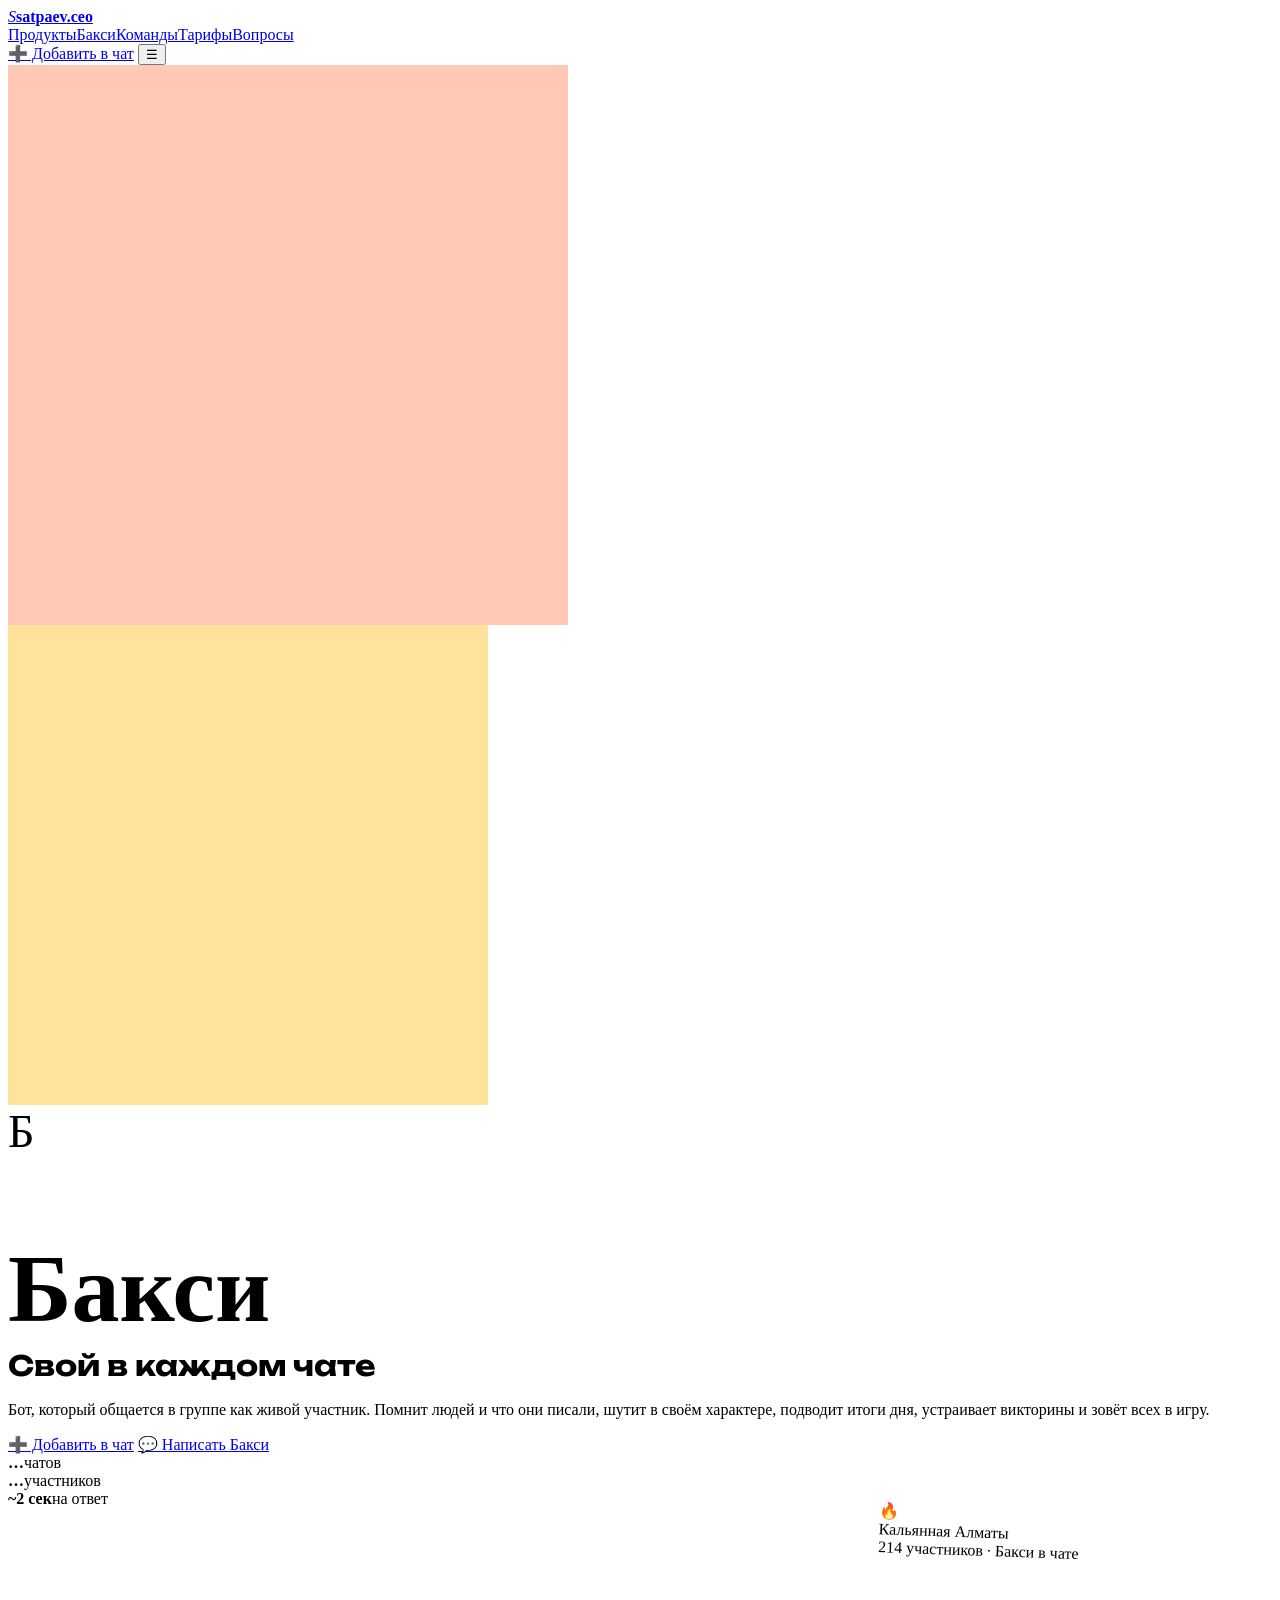
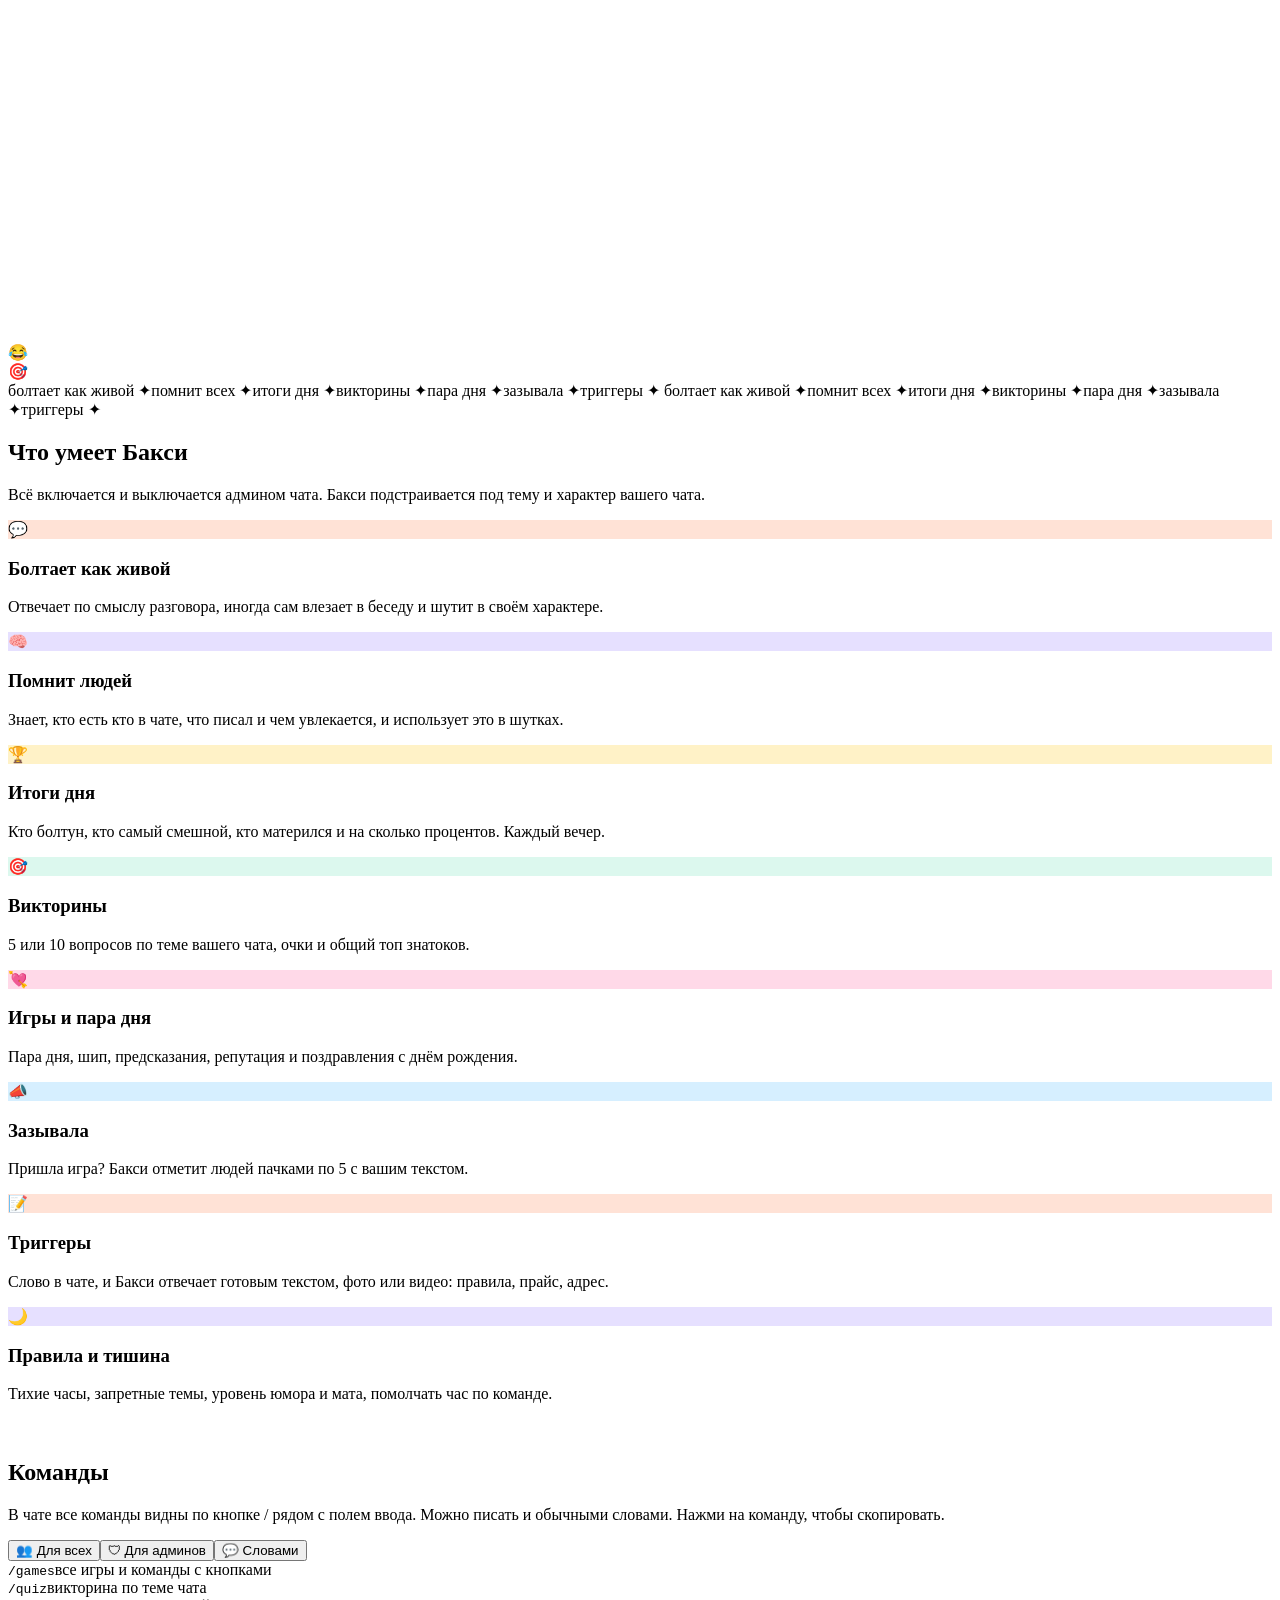
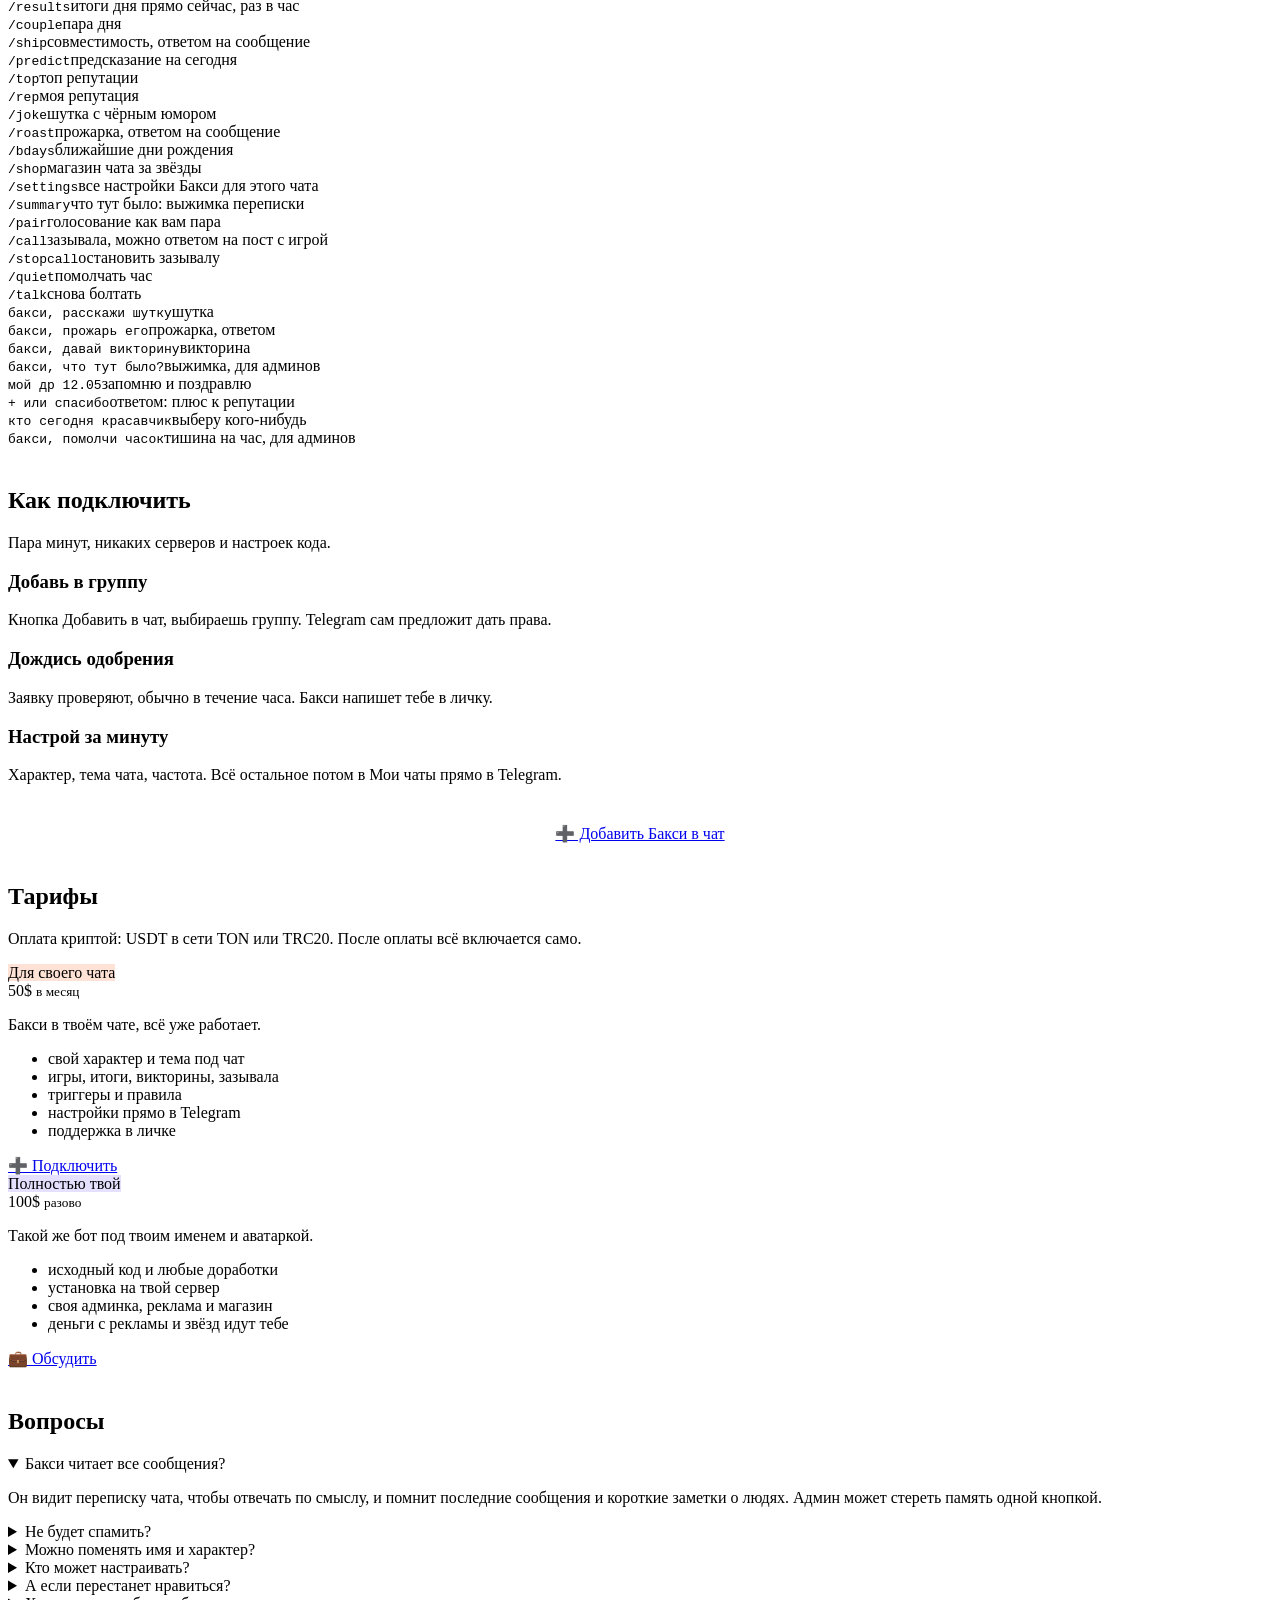
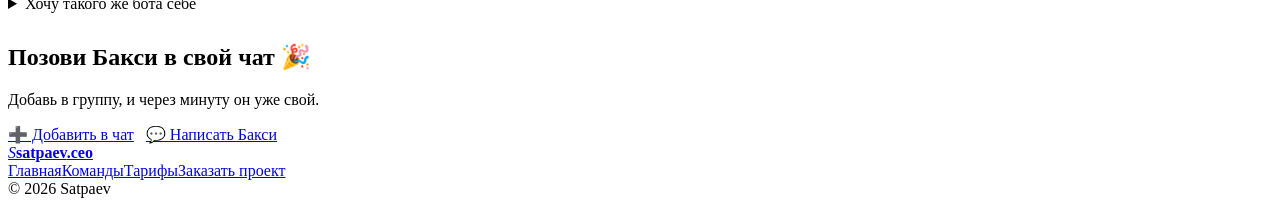
==== site/baxi.html @ fbe9b81b "Новый светлый сайт: главная и страница Бакси, печать кода и живой чат; выход из чата только с подтве" ====
<!doctype html>
<html lang="ru">
<head>
<meta charset="utf-8">
<meta name="viewport" content="width=device-width, initial-scale=1">
<title>Бакси: бот, который свой в каждом чате</title>
<meta name="description" content="Бакси общается в Telegram-группе как живой участник: помнит людей, шутит, подводит итоги дня, устраивает викторины, зовёт всех в игру. Все команды и тарифы.">
<meta property="og:title" content="Бакси: свой в каждом чате">
<meta property="og:description" content="Бот для Telegram-чатов, который общается как живой участник.">
<meta property="og:image" content="https://satpaev.ceo/img/og.png">
<meta name="theme-color" content="#fff8f1">
<link rel="icon" href="/img/favicon.svg" type="image/svg+xml">
<link rel="preconnect" href="https://fonts.googleapis.com"><link rel="preconnect" href="https://fonts.gstatic.com" crossorigin>
<link href="https://fonts.googleapis.com/css2?family=Manrope:wght@500;600;700;800&family=Unbounded:wght@600;700;800&family=JetBrains+Mono:wght@500;700&display=swap" rel="stylesheet">
<link rel="stylesheet" href="/assets/style.css">
<style>
  .bhero h1{font-size:clamp(52px,8vw,96px);margin:18px 0 4px}
  .bhero .tagline{font-family:Unbounded;font-weight:700;font-size:clamp(20px,2.6vw,28px);color:var(--coral)}
  .bhero .ava.big{width:110px;height:110px;font-size:46px;box-shadow:5px 5px 0 var(--ink);border-width:3px}
  .bhero .stage{min-height:470px}
  .bhero .phone{position:relative;width:100%;max-width:400px;margin-left:auto;transform:rotate(2deg)}
  .bhero .feed{min-height:380px}
</style>
</head>
<body>
<nav class="nav"><div class="wrap">
  <a class="logo" href="/"><i>S</i><b>satpaev<span>.ceo</span></b></a>
  <div class="menu">
    <a href="/#products">Продукты</a><a class="on" href="/baxi">Бакси</a><a href="#commands">Команды</a><a href="#price">Тарифы</a><a href="#faq">Вопросы</a>
  </div>
  <a class="btn sm coral" href="/add">➕ Добавить в чат</a>
  <button class="burger" aria-label="Меню">☰</button>
</div></nav>

<header class="hero bhero">
  <div class="blob" style="width:560px;height:560px;background:#ffc9b5;top:-200px;left:-180px"></div>
  <div class="blob" style="width:480px;height:480px;background:#ffe39a;top:160px;right:-160px"></div>
  <div class="wrap">
    <div>
      <div class="ava big">Б<img src="/img/baxi.png" alt="Бакси" onerror="this.remove()"></div>
      <h1>Бакси</h1>
      <div class="tagline">Свой в каждом чате</div>
      <p class="lead" style="margin-top:18px">Бот, который общается в группе как живой участник. Помнит людей и что они писали, шутит в своём характере, подводит итоги дня, устраивает викторины и зовёт всех в игру.</p>
      <div class="cta">
        <a class="btn coral" href="/add">➕ Добавить в чат</a>
        <a class="btn" href="/bot">💬 Написать Бакси</a>
      </div>
      <div class="stats">
        <div class="stat stat-live"><b data-stat="chats">…</b><span>чатов</span></div>
        <div class="stat stat-live"><b data-stat="members">…</b><span>участников</span></div>
        <div class="stat"><b>~2 сек</b><span>на ответ</span></div>
      </div>
    </div>
    <div class="stage" aria-hidden="true">
      <div class="phone">
        <div class="top"><div class="ava">🔥</div><div><div class="nm">Кальянная Алматы</div><div class="sb">214 участников · Бакси в чате</div></div></div>
        <div class="feed" id="feed"></div>
      </div>
      <div class="sticker" style="top:-20px;left:30px">😂</div>
      <div class="sticker" style="bottom:20px;left:-6px;animation-delay:-2s">🎯</div>
    </div>
  </div>
</header>

<div class="mq"><div class="marquee" aria-hidden="true"><div class="track">
  <span>болтает как живой ✦</span><span>помнит всех ✦</span><span>итоги дня ✦</span><span>викторины ✦</span><span>пара дня ✦</span><span>зазывала ✦</span><span>триггеры ✦</span>
  <span>болтает как живой ✦</span><span>помнит всех ✦</span><span>итоги дня ✦</span><span>викторины ✦</span><span>пара дня ✦</span><span>зазывала ✦</span><span>триггеры ✦</span>
</div></div></div>

<section id="features">
  <div class="wrap">
    <div class="head reveal"><h2>Что умеет <span class="hl">Бакси</span></h2><p>Всё включается и выключается админом чата. Бакси подстраивается под тему и характер вашего чата.</p></div>
    <div class="grid4">
      <div class="card feat reveal"><div class="ic" style="background:#ffe2d6">💬</div><h3>Болтает как живой</h3><p>Отвечает по смыслу разговора, иногда сам влезает в беседу и шутит в своём характере.</p></div>
      <div class="card feat reveal"><div class="ic" style="background:#e6e0ff">🧠</div><h3>Помнит людей</h3><p>Знает, кто есть кто в чате, что писал и чем увлекается, и использует это в шутках.</p></div>
      <div class="card feat reveal"><div class="ic" style="background:#fff2c7">🏆</div><h3>Итоги дня</h3><p>Кто болтун, кто самый смешной, кто матерился и на сколько процентов. Каждый вечер.</p></div>
      <div class="card feat reveal"><div class="ic" style="background:#dcf8ee">🎯</div><h3>Викторины</h3><p>5 или 10 вопросов по теме вашего чата, очки и общий топ знатоков.</p></div>
      <div class="card feat reveal"><div class="ic" style="background:#ffd9e8">💘</div><h3>Игры и пара дня</h3><p>Пара дня, шип, предсказания, репутация и поздравления с днём рождения.</p></div>
      <div class="card feat reveal"><div class="ic" style="background:#d6efff">📣</div><h3>Зазывала</h3><p>Пришла игра? Бакси отметит людей пачками по 5 с вашим текстом.</p></div>
      <div class="card feat reveal"><div class="ic" style="background:#ffe2d6">📝</div><h3>Триггеры</h3><p>Слово в чате, и Бакси отвечает готовым текстом, фото или видео: правила, прайс, адрес.</p></div>
      <div class="card feat reveal"><div class="ic" style="background:#e6e0ff">🌙</div><h3>Правила и тишина</h3><p>Тихие часы, запретные темы, уровень юмора и мата, помолчать час по команде.</p></div>
    </div>
  </div>
</section>

<section id="commands" style="padding-top:20px">
  <div class="wrap">
    <div class="head reveal"><h2>Команды</h2><p>В чате все команды видны по кнопке / рядом с полем ввода. Можно писать и обычными словами. Нажми на команду, чтобы скопировать.</p></div>
    <div class="tabs reveal"><button class="on" data-show="all">👥 Для всех</button><button data-show="admin">🛡 Для админов</button><button data-show="words">💬 Словами</button></div>
    <div class="cmds" data-tab="all">
      <div class="cmd"><code>/games</code><span>все игры и команды с кнопками</span></div>
      <div class="cmd"><code>/quiz</code><span>викторина по теме чата</span></div>
      <div class="cmd"><code>/results</code><span>итоги дня прямо сейчас, раз в час</span></div>
      <div class="cmd"><code>/couple</code><span>пара дня</span></div>
      <div class="cmd"><code>/ship</code><span>совместимость, ответом на сообщение</span></div>
      <div class="cmd"><code>/predict</code><span>предсказание на сегодня</span></div>
      <div class="cmd"><code>/top</code><span>топ репутации</span></div>
      <div class="cmd"><code>/rep</code><span>моя репутация</span></div>
      <div class="cmd"><code>/joke</code><span>шутка с чёрным юмором</span></div>
      <div class="cmd"><code>/roast</code><span>прожарка, ответом на сообщение</span></div>
      <div class="cmd"><code>/bdays</code><span>ближайшие дни рождения</span></div>
      <div class="cmd"><code>/shop</code><span>магазин чата за звёзды</span></div>
    </div>
    <div class="cmds hidden" data-tab="admin">
      <div class="cmd"><code>/settings</code><span>все настройки Бакси для этого чата</span></div>
      <div class="cmd"><code>/summary</code><span>что тут было: выжимка переписки</span></div>
      <div class="cmd"><code>/pair</code><span>голосование как вам пара</span></div>
      <div class="cmd"><code>/call</code><span>зазывала, можно ответом на пост с игрой</span></div>
      <div class="cmd"><code>/stopcall</code><span>остановить зазывалу</span></div>
      <div class="cmd"><code>/quiet</code><span>помолчать час</span></div>
      <div class="cmd"><code>/talk</code><span>снова болтать</span></div>
    </div>
    <div class="cmds hidden" data-tab="words">
      <div class="cmd"><code>бакси, расскажи шутку</code><span>шутка</span></div>
      <div class="cmd"><code>бакси, прожарь его</code><span>прожарка, ответом</span></div>
      <div class="cmd"><code>бакси, давай викторину</code><span>викторина</span></div>
      <div class="cmd"><code>бакси, что тут было?</code><span>выжимка, для админов</span></div>
      <div class="cmd"><code>мой др 12.05</code><span>запомню и поздравлю</span></div>
      <div class="cmd"><code>+ или спасибо</code><span>ответом: плюс к репутации</span></div>
      <div class="cmd"><code>кто сегодня красавчик</code><span>выберу кого-нибудь</span></div>
      <div class="cmd"><code>бакси, помолчи часок</code><span>тишина на час, для админов</span></div>
    </div>
  </div>
</section>

<section id="how" style="padding-top:20px">
  <div class="wrap">
    <div class="head reveal"><h2>Как <span class="hl mint">подключить</span></h2><p>Пара минут, никаких серверов и настроек кода.</p></div>
    <div class="grid3 steps">
      <div class="card step reveal"><h3>Добавь в группу</h3><p>Кнопка Добавить в чат, выбираешь группу. Telegram сам предложит дать права.</p></div>
      <div class="card step reveal"><h3>Дождись одобрения</h3><p>Заявку проверяют, обычно в течение часа. Бакси напишет тебе в личку.</p></div>
      <div class="card step reveal"><h3>Настрой за минуту</h3><p>Характер, тема чата, частота. Всё остальное потом в Мои чаты прямо в Telegram.</p></div>
    </div>
    <div style="text-align:center;margin-top:40px" class="reveal"><a class="btn coral" href="/add">➕ Добавить Бакси в чат</a></div>
  </div>
</section>

<section id="price" style="padding-top:20px">
  <div class="wrap">
    <div class="head reveal"><h2><span class="hl pink">Тарифы</span></h2><p>Оплата криптой: USDT в сети TON или TRC20. После оплаты всё включается само.</p></div>
    <div class="plans">
      <div class="card plan reveal">
        <span class="tag" style="align-self:flex-start;background:#ffe2d6">Для своего чата</span>
        <div class="amt">50$ <small>в месяц</small></div>
        <p style="color:var(--ink2)">Бакси в твоём чате, всё уже работает.</p>
        <ul><li>свой характер и тема под чат</li><li>игры, итоги, викторины, зазывала</li><li>триггеры и правила</li><li>настройки прямо в Telegram</li><li>поддержка в личке</li></ul>
        <a class="btn coral" href="/add" style="margin-top:auto">➕ Подключить</a>
      </div>
      <div class="card plan hot reveal">
        <span class="tag" style="align-self:flex-start;background:#e6e0ff">Полностью твой</span>
        <div class="amt">100$ <small>разово</small></div>
        <p style="color:var(--ink2)">Такой же бот под твоим именем и аватаркой.</p>
        <ul><li>исходный код и любые доработки</li><li>установка на твой сервер</li><li>своя админка, реклама и магазин</li><li>деньги с рекламы и звёзд идут тебе</li></ul>
        <a class="btn violet" href="/order" style="margin-top:auto">💼 Обсудить</a>
      </div>
    </div>
  </div>
</section>

<section id="faq" style="padding-top:20px">
  <div class="wrap">
    <div class="head reveal"><h2>Вопросы</h2></div>
    <div class="faq">
      <details class="reveal" open><summary>Бакси читает все сообщения?</summary><p>Он видит переписку чата, чтобы отвечать по смыслу, и помнит последние сообщения и короткие заметки о людях. Админ может стереть память одной кнопкой.</p></details>
      <details class="reveal"><summary>Не будет спамить?</summary><p>Сам он влезает в разговор редко, частоту админ выбирает от 1% до 20%. Есть пауза между репликами, тихие часы и команда помолчать час. Когда его зовут, отвечает всегда.</p></details>
      <details class="reveal"><summary>Можно поменять имя и характер?</summary><p>Да. В личке бота в разделе Мои чаты: имя, характер хоть на страницу текста, тема чата, юмор и мат. Есть пробный ответ, чтобы сразу увидеть, как он теперь говорит.</p></details>
      <details class="reveal"><summary>Кто может настраивать?</summary><p>Создатель чата и админы с правом назначать админов. Остальные участники настройки не видят.</p></details>
      <details class="reveal"><summary>А если перестанет нравиться?</summary><p>Просто удали его из группы. Аренда помесячная, без договоров и обязательств.</p></details>
      <details class="reveal"><summary>Хочу такого же бота себе</summary><p>Тариф Полностью твой: свой бот с твоим именем, кодом и админкой. Напиши, обсудим доработки под тебя.</p></details>
    </div>
  </div>
</section>

<section style="padding-top:10px">
  <div class="wrap">
    <div class="card cta-big reveal">
      <div><h2>Позови Бакси в свой чат 🎉</h2><p>Добавь в группу, и через минуту он уже свой.</p></div>
      <div style="display:flex;gap:12px;flex-wrap:wrap"><a class="btn coral" href="/add">➕ Добавить в чат</a><a class="btn" href="/bot">💬 Написать Бакси</a></div>
    </div>
  </div>
</section>

<footer class="footer"><div class="wrap">
  <a class="logo" href="/"><i>S</i><b>satpaev<span>.ceo</span></b></a>
  <nav><a href="/">Главная</a><a href="#commands">Команды</a><a href="#price">Тарифы</a><a href="/order">Заказать проект</a></nav>
  <span>© 2026 Satpaev</span>
</div></footer>
<script src="/assets/app.js"></script>
</body>
</html>
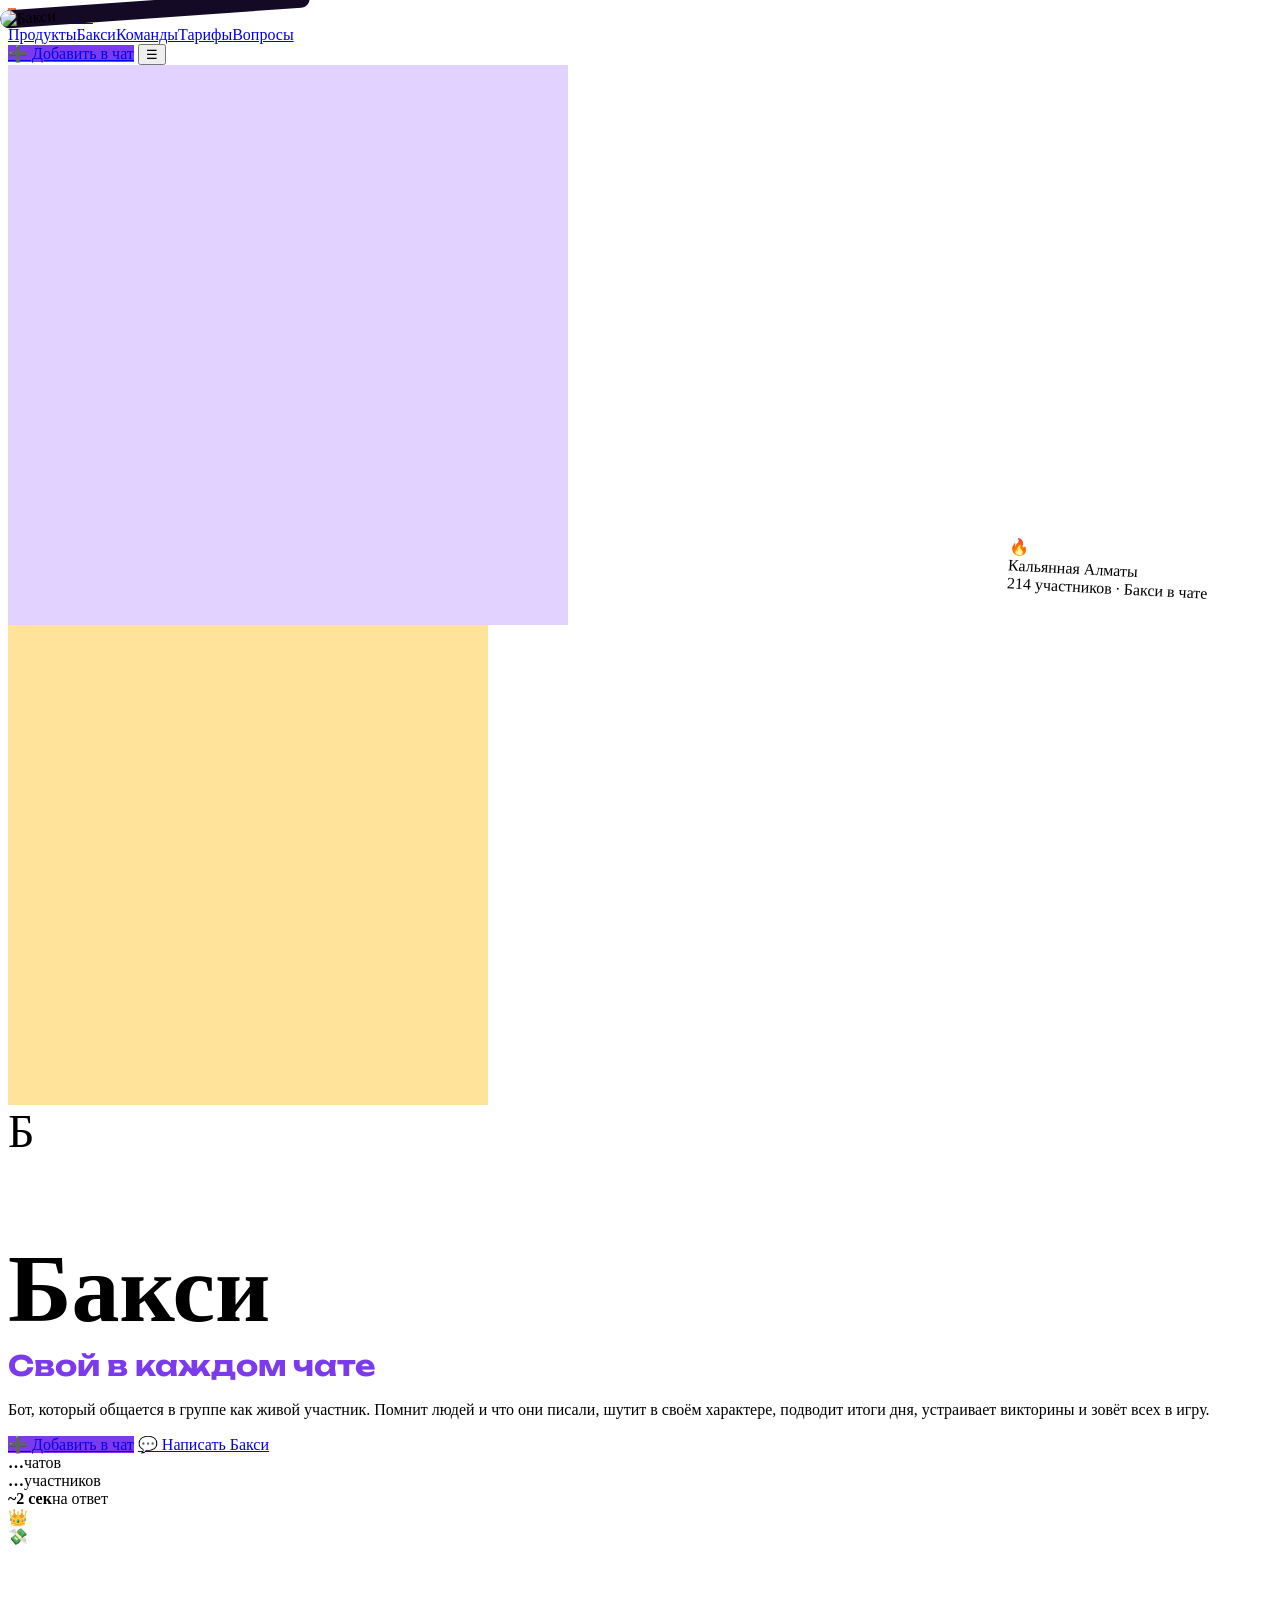
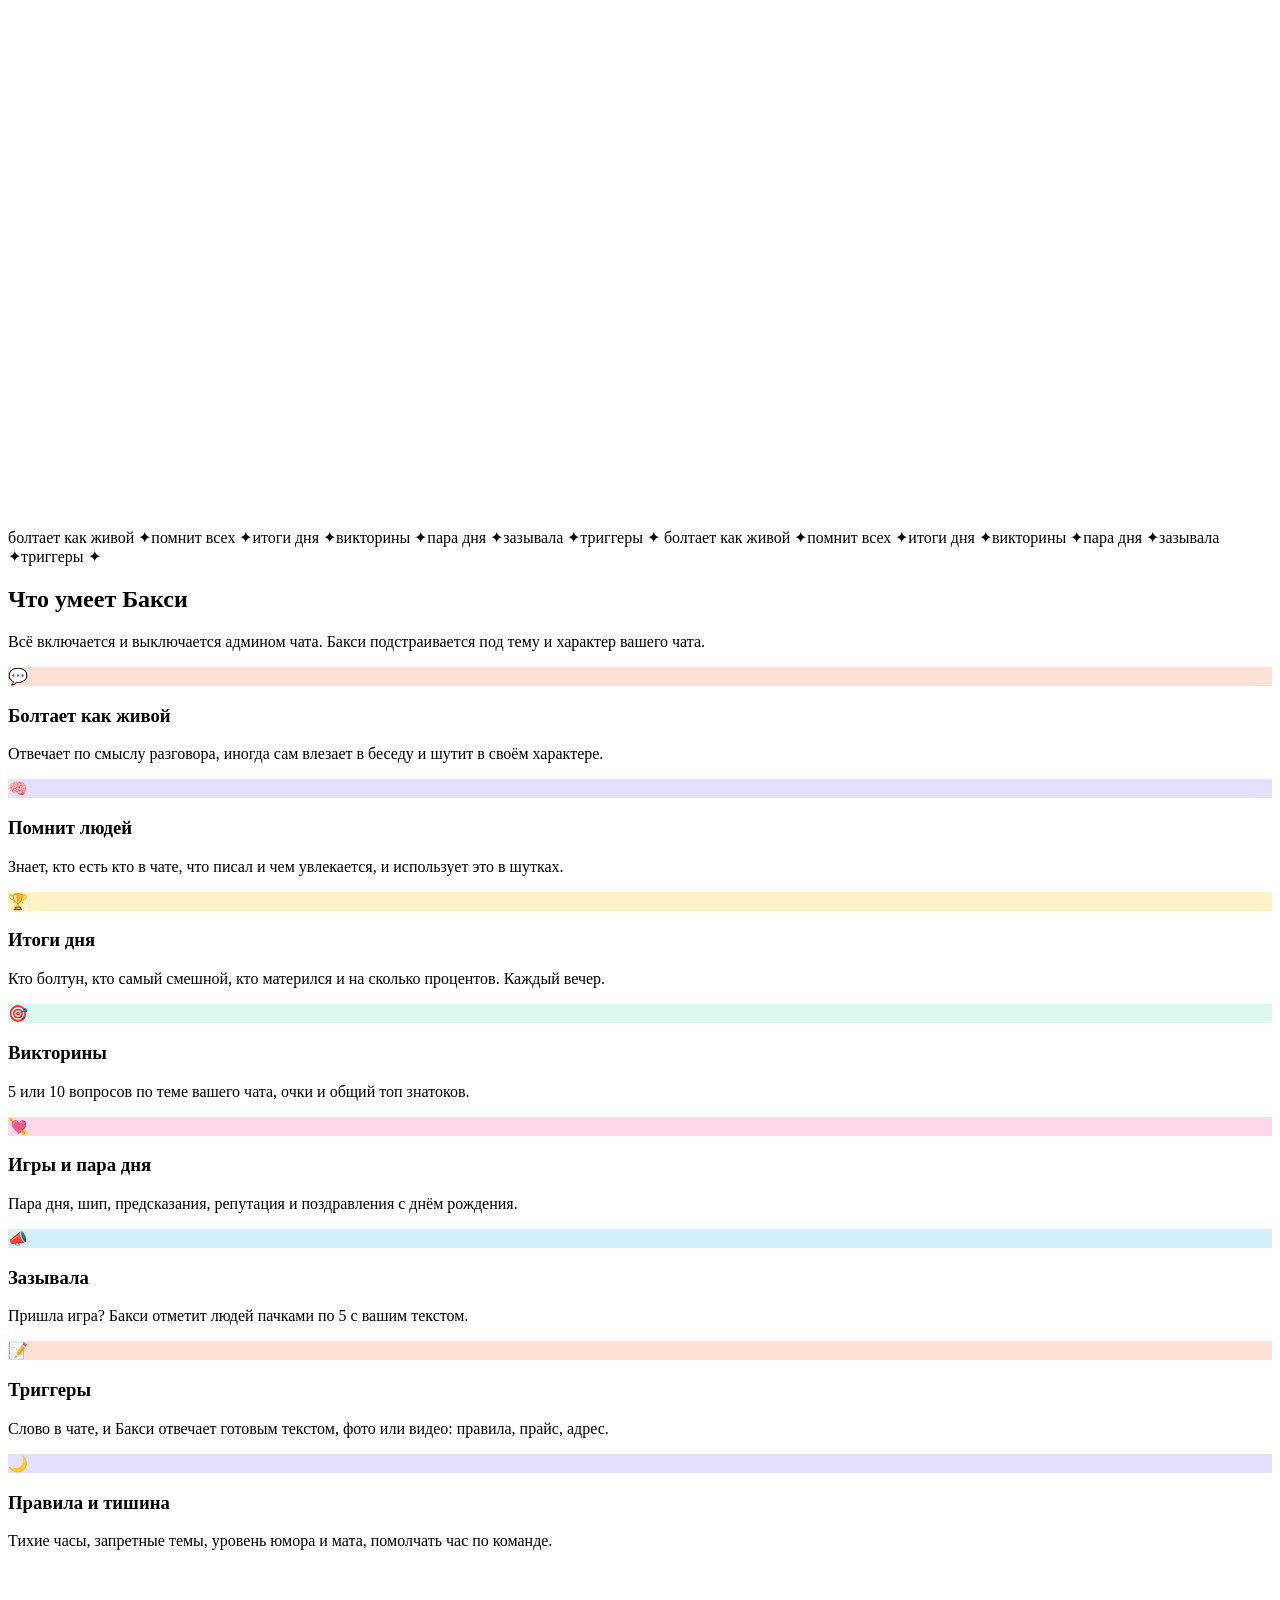
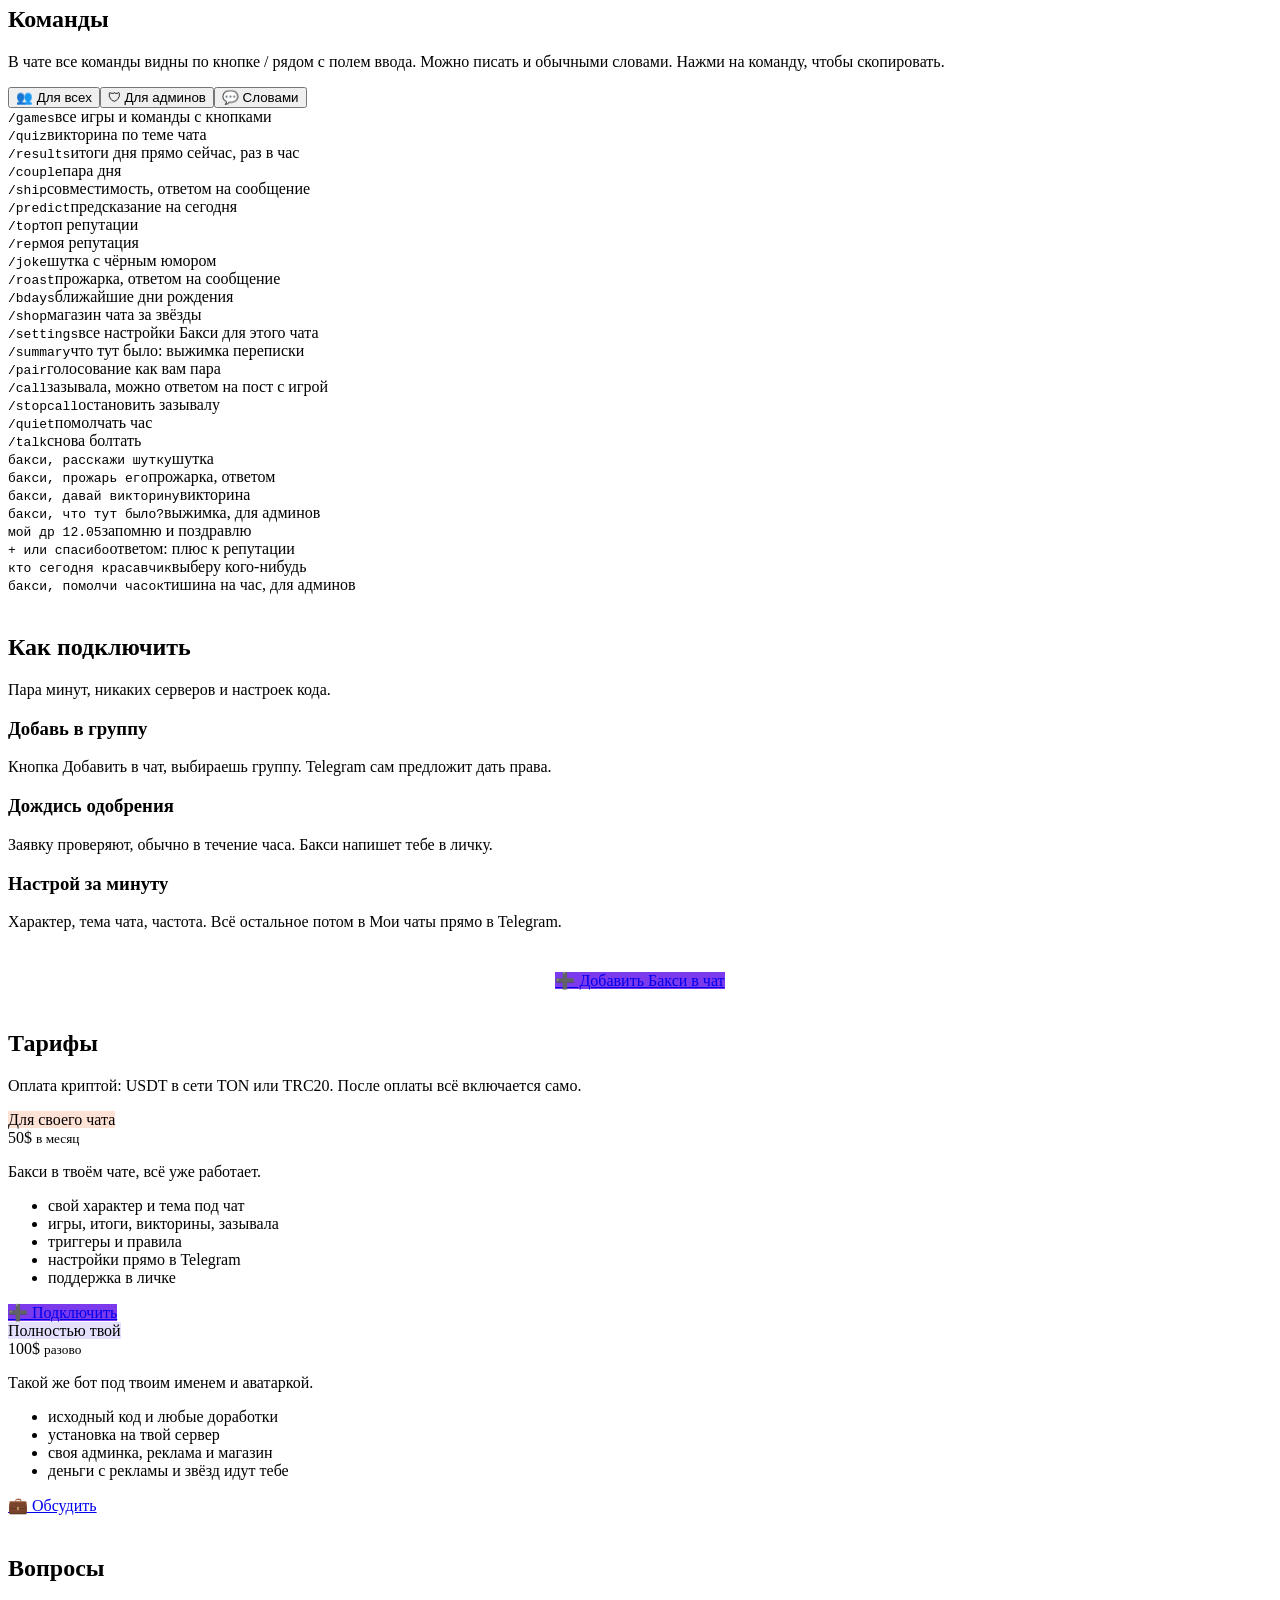
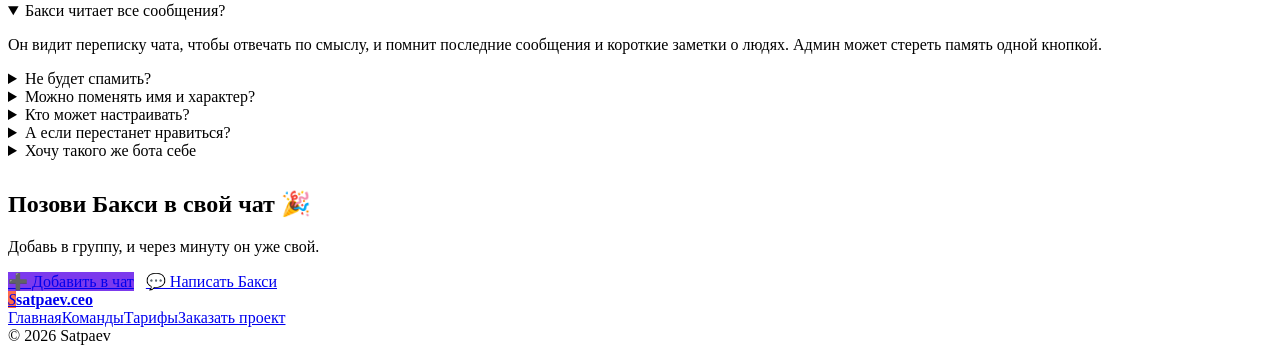
==== commit 6948aa82: "Сайт: аватарка и арт кота Бакси, фиолетово-золотой акцент на странице Бакси Co-Authored-By: Claude O" ====
--- a/site/baxi.html
+++ b/site/baxi.html
@@ -17,12 +17,19 @@
   .bhero h1{font-size:clamp(52px,8vw,96px);margin:18px 0 4px}
   .bhero .tagline{font-family:Unbounded;font-weight:700;font-size:clamp(20px,2.6vw,28px);color:var(--coral)}
   .bhero .ava.big{width:110px;height:110px;font-size:46px;box-shadow:5px 5px 0 var(--ink);border-width:3px}
-  .bhero .stage{min-height:470px}
-  .bhero .phone{position:relative;width:100%;max-width:400px;margin-left:auto;transform:rotate(2deg)}
-  .bhero .feed{min-height:380px}
+  .bhero .stage{min-height:620px}
+  .baxi{--coral:#7c3aed;--pink:#c026d3}
+  .baxi .btn.coral{background:#7c3aed}
+  .bhero .phone{position:absolute;right:-20px;bottom:0;width:300px;transform:rotate(3deg)}
+  .baxi .logo i{background:#ff6b4a}
+  .art{position:absolute;left:0;top:0;width:310px;border:3px solid var(--ink);border-radius:30px;box-shadow:8px 8px 0 var(--ink);
+    transform:rotate(-4deg);overflow:hidden;background:#140a26}
+  .art img{width:100%;display:block}
+  @media (max-width:640px){.art{width:72%}.bhero .phone{width:84%}}
+  .bhero .feed{min-height:300px}
 </style>
 </head>
-<body>
+<body class="baxi">
 <nav class="nav"><div class="wrap">
   <a class="logo" href="/"><i>S</i><b>satpaev<span>.ceo</span></b></a>
   <div class="menu">
@@ -33,11 +40,11 @@
 </div></nav>
 
 <header class="hero bhero">
-  <div class="blob" style="width:560px;height:560px;background:#ffc9b5;top:-200px;left:-180px"></div>
+  <div class="blob" style="width:560px;height:560px;background:#e2d2ff;top:-200px;left:-180px"></div>
   <div class="blob" style="width:480px;height:480px;background:#ffe39a;top:160px;right:-160px"></div>
   <div class="wrap">
     <div>
-      <div class="ava big">Б<img src="/img/baxi.png" alt="Бакси" onerror="this.remove()"></div>
+      <div class="ava big">Б<img src="/img/baxi.jpg" alt="Бакси" onerror="this.remove()"></div>
       <h1>Бакси</h1>
       <div class="tagline">Свой в каждом чате</div>
       <p class="lead" style="margin-top:18px">Бот, который общается в группе как живой участник. Помнит людей и что они писали, шутит в своём характере, подводит итоги дня, устраивает викторины и зовёт всех в игру.</p>
@@ -52,12 +59,13 @@
       </div>
     </div>
     <div class="stage" aria-hidden="true">
+      <div class="art"><img src="/img/baxi-art.jpg" alt="Бакси"></div>
       <div class="phone">
         <div class="top"><div class="ava">🔥</div><div><div class="nm">Кальянная Алматы</div><div class="sb">214 участников · Бакси в чате</div></div></div>
         <div class="feed" id="feed"></div>
       </div>
-      <div class="sticker" style="top:-20px;left:30px">😂</div>
-      <div class="sticker" style="bottom:20px;left:-6px;animation-delay:-2s">🎯</div>
+      <div class="sticker" style="top:-24px;left:300px">👑</div>
+      <div class="sticker" style="bottom:30px;left:10px;animation-delay:-2s">💸</div>
     </div>
   </div>
 </header>
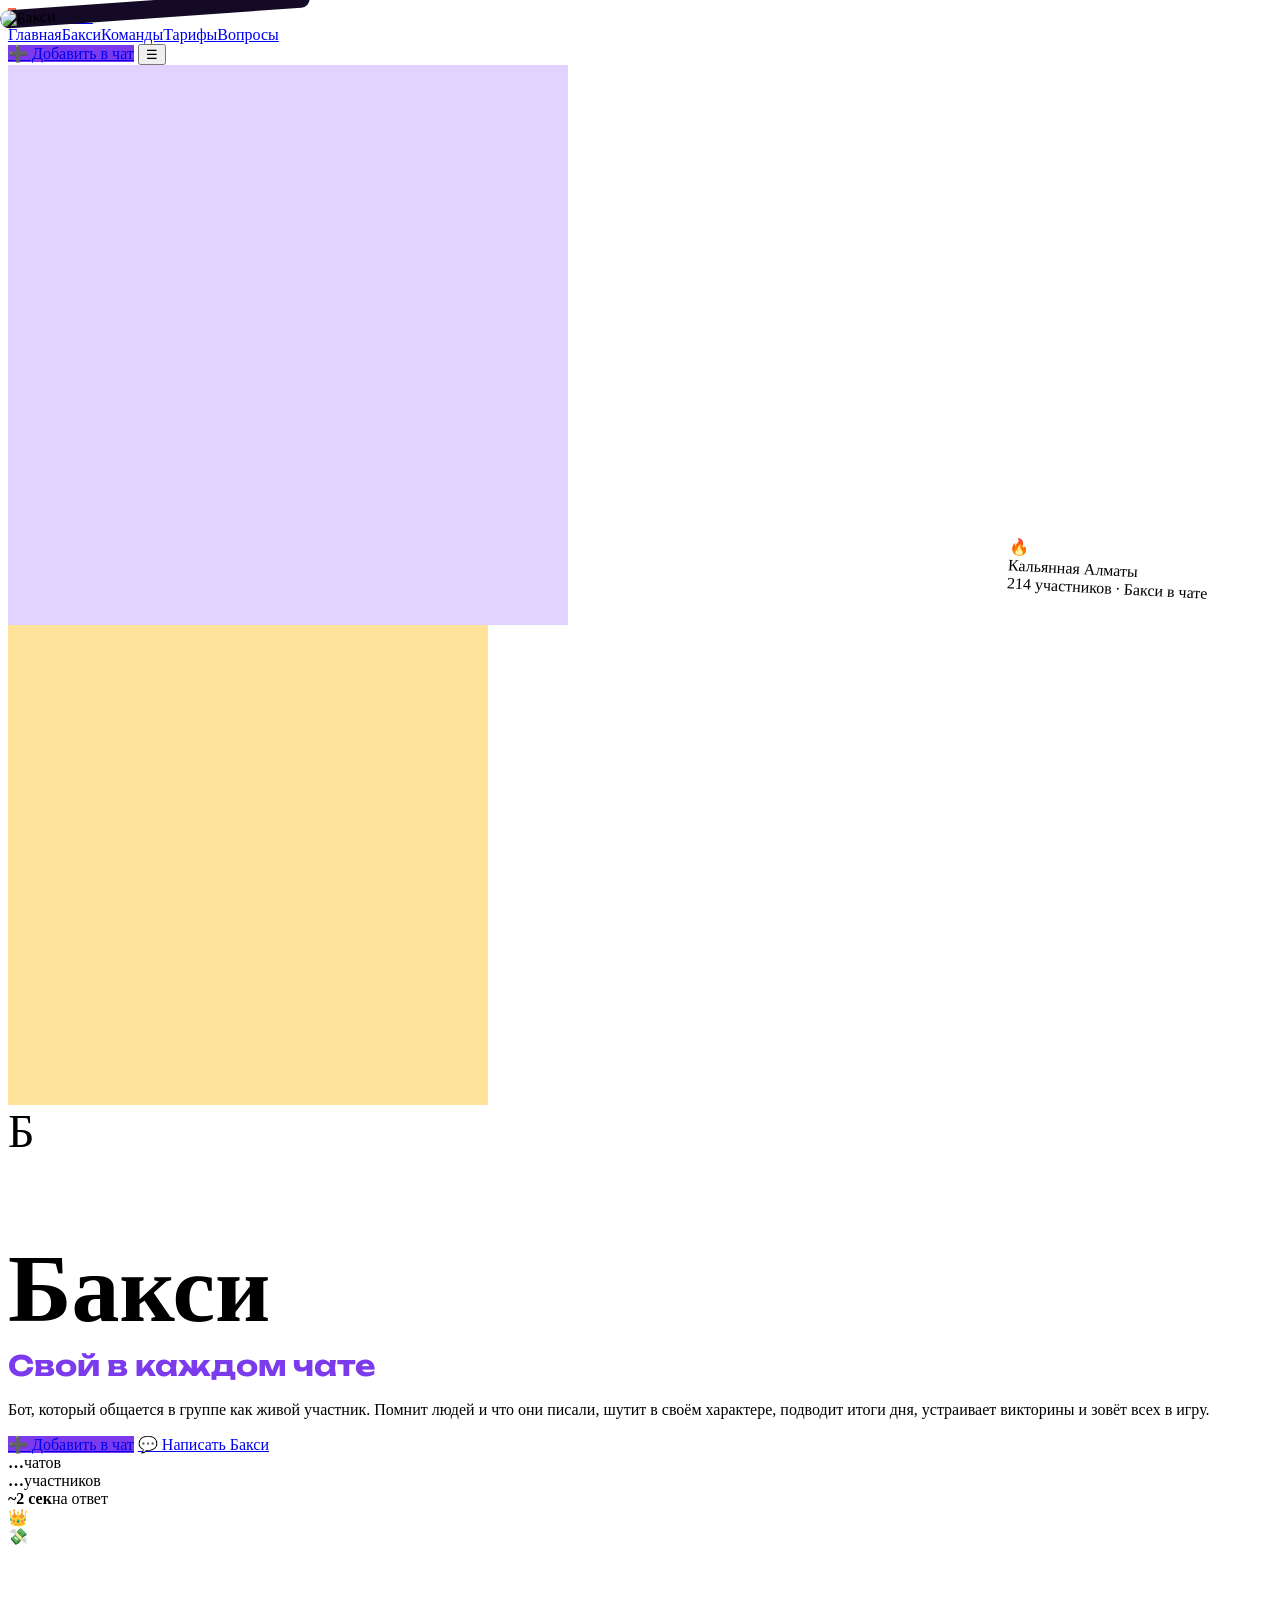
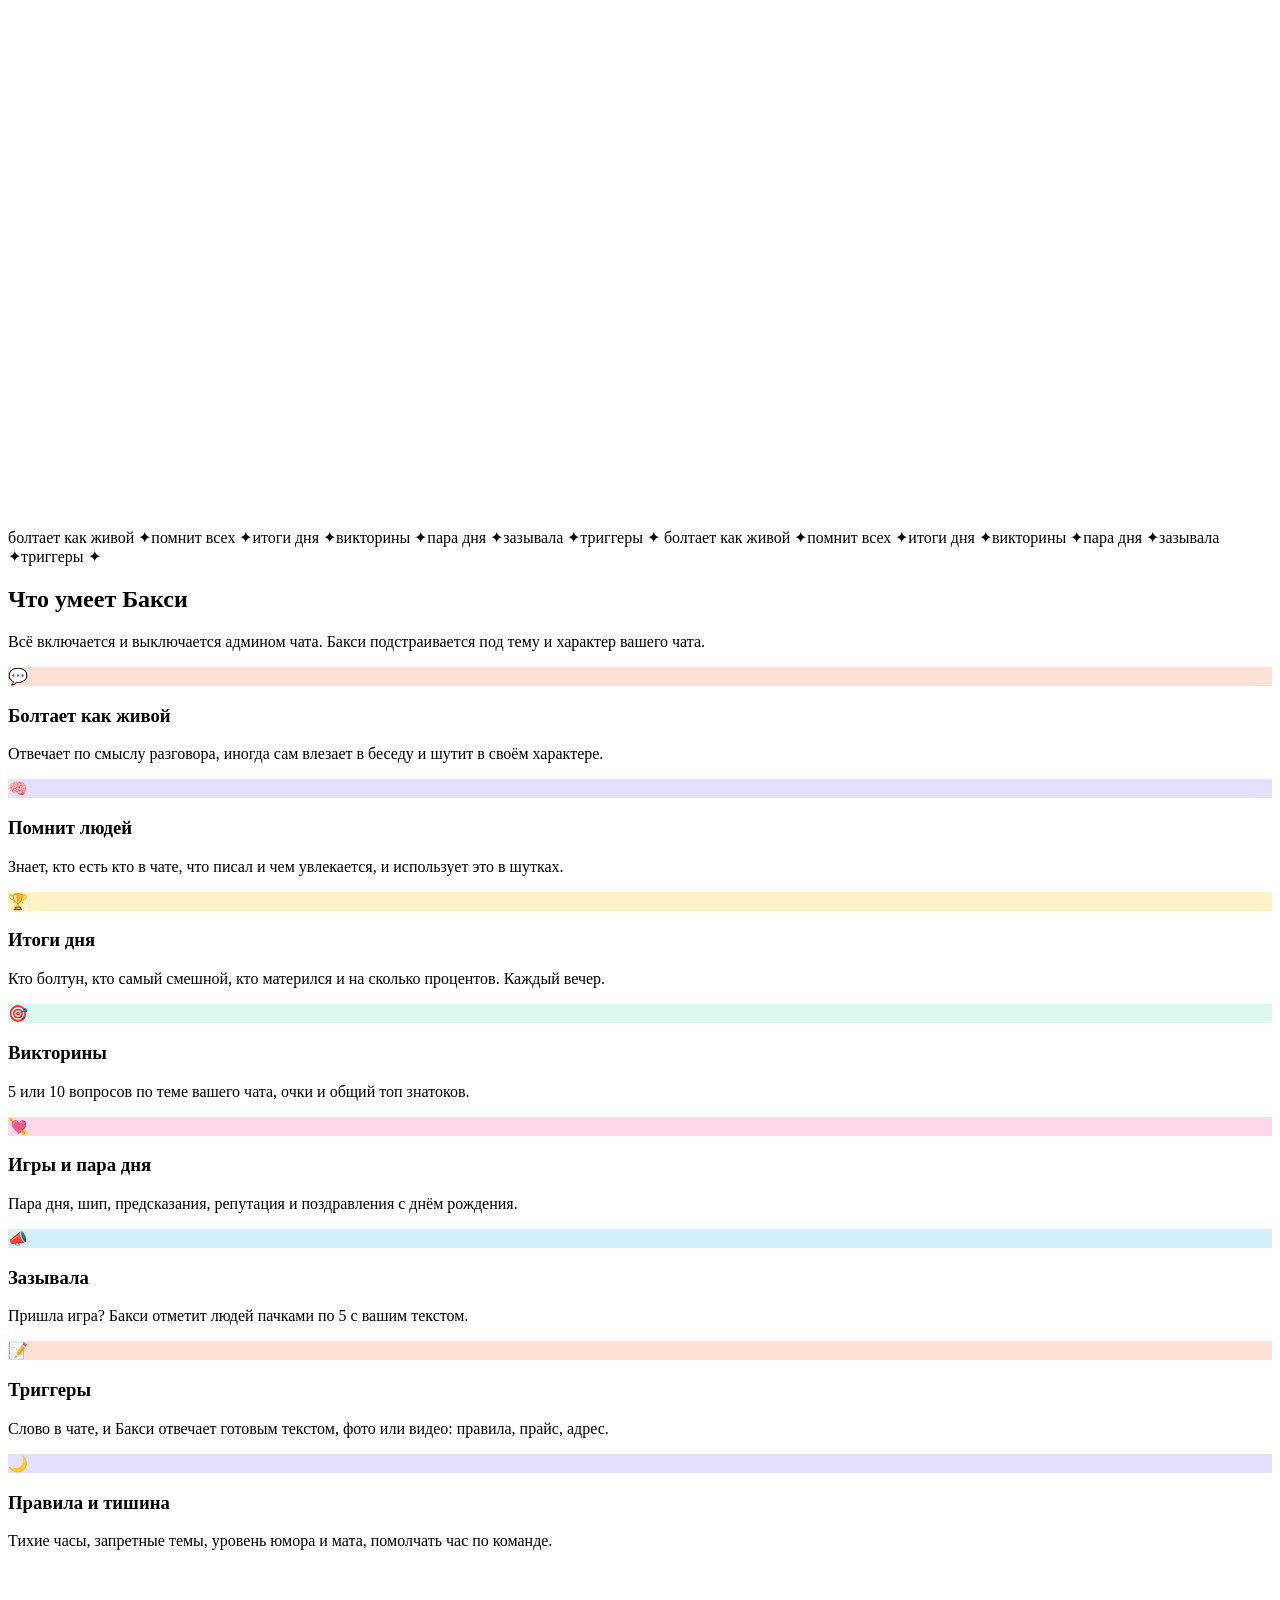
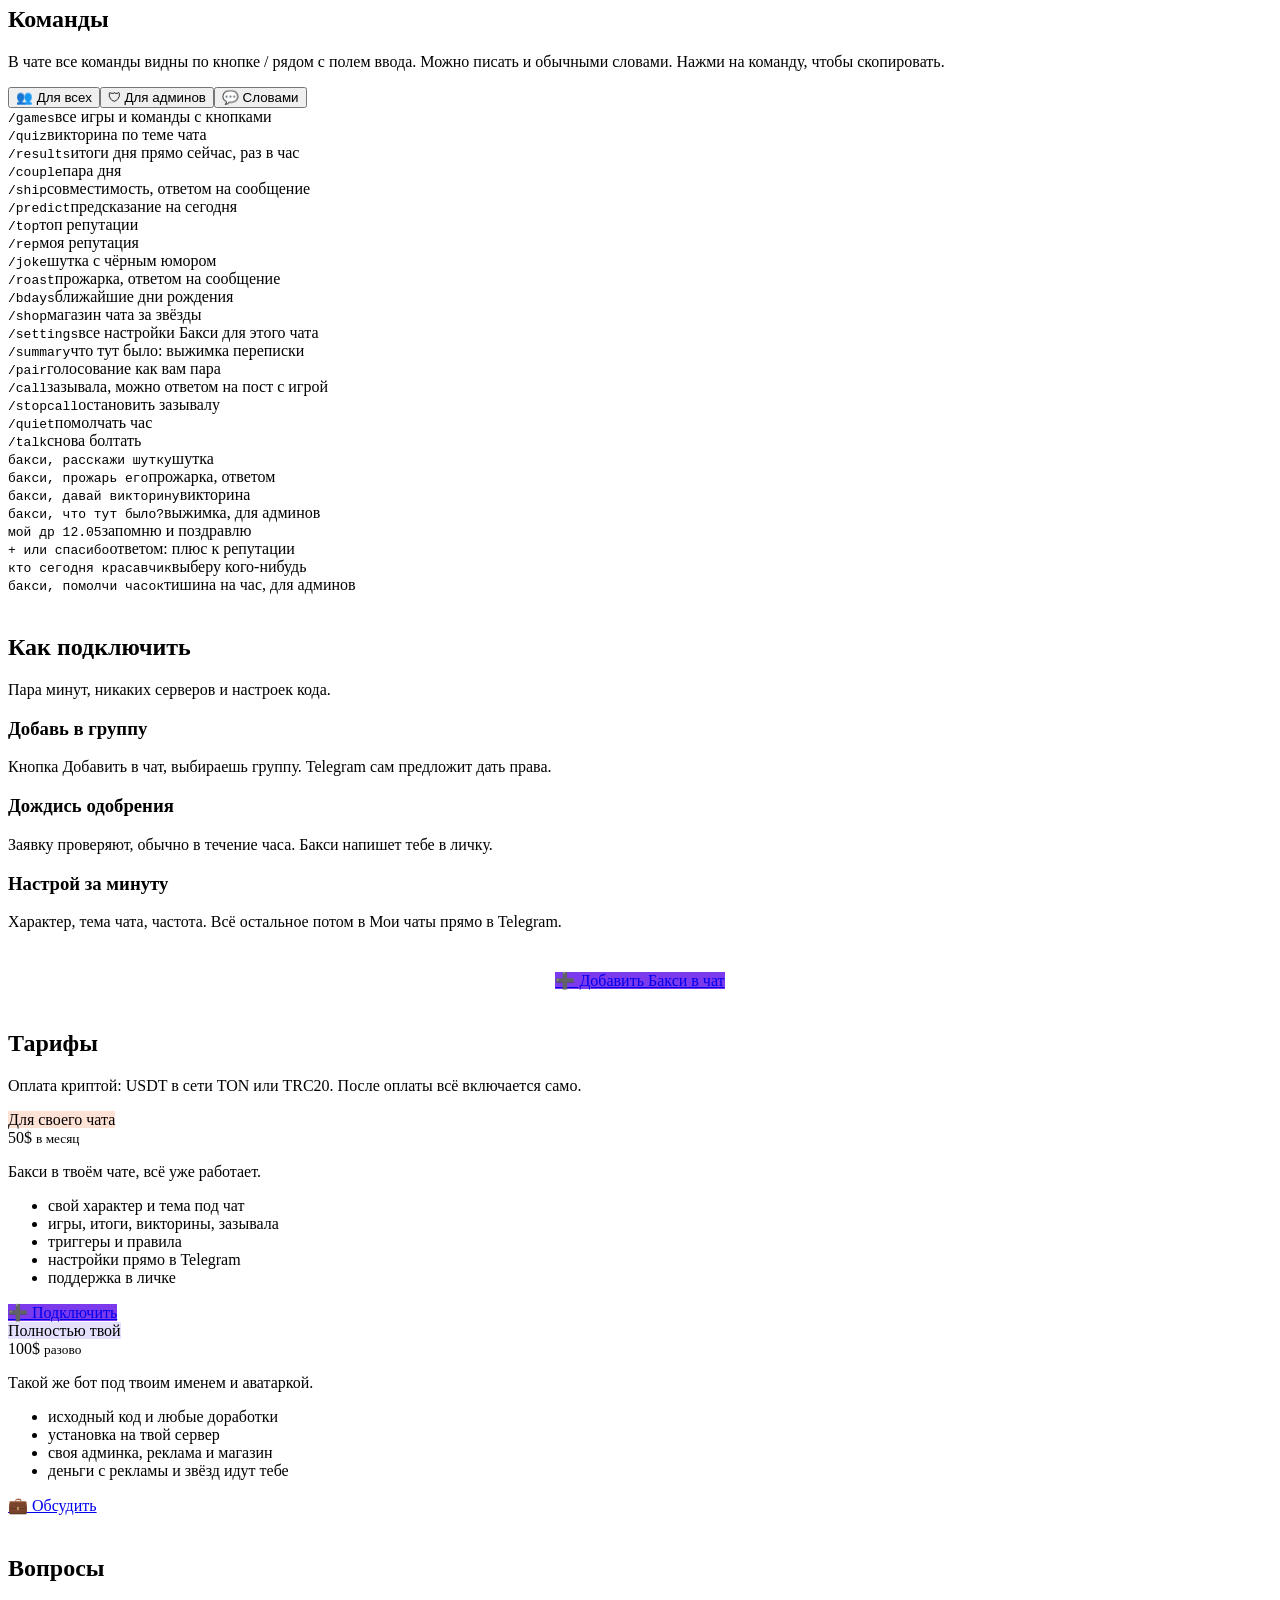
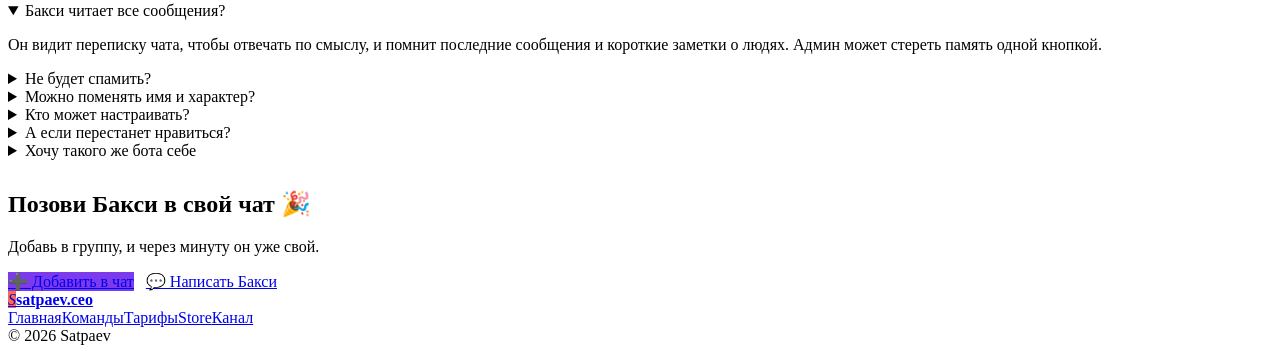
==== commit 4247a6e0: "Сайт: Satpaev Store с вкладками, блок канала News Satbox, меню на телефоне закрывается само - Store:" ====
--- a/site/baxi.html
+++ b/site/baxi.html
@@ -33,7 +33,7 @@
 <nav class="nav"><div class="wrap">
   <a class="logo" href="/"><i>S</i><b>satpaev<span>.ceo</span></b></a>
   <div class="menu">
-    <a href="/#products">Продукты</a><a class="on" href="/baxi">Бакси</a><a href="#commands">Команды</a><a href="#price">Тарифы</a><a href="#faq">Вопросы</a>
+    <a href="/">Главная</a><a class="on" href="/baxi">Бакси</a><a href="#commands">Команды</a><a href="#price">Тарифы</a><a href="#faq">Вопросы</a>
   </div>
   <a class="btn sm coral" href="/add">➕ Добавить в чат</a>
   <button class="burger" aria-label="Меню">☰</button>
@@ -190,7 +190,7 @@
 
 <footer class="footer"><div class="wrap">
   <a class="logo" href="/"><i>S</i><b>satpaev<span>.ceo</span></b></a>
-  <nav><a href="/">Главная</a><a href="#commands">Команды</a><a href="#price">Тарифы</a><a href="/order">Заказать проект</a></nav>
+  <nav><a href="/">Главная</a><a href="#commands">Команды</a><a href="#price">Тарифы</a><a href="/store">Store</a><a href="/news">Канал</a></nav>
   <span>© 2026 Satpaev</span>
 </div></footer>
 <script src="/assets/app.js"></script>
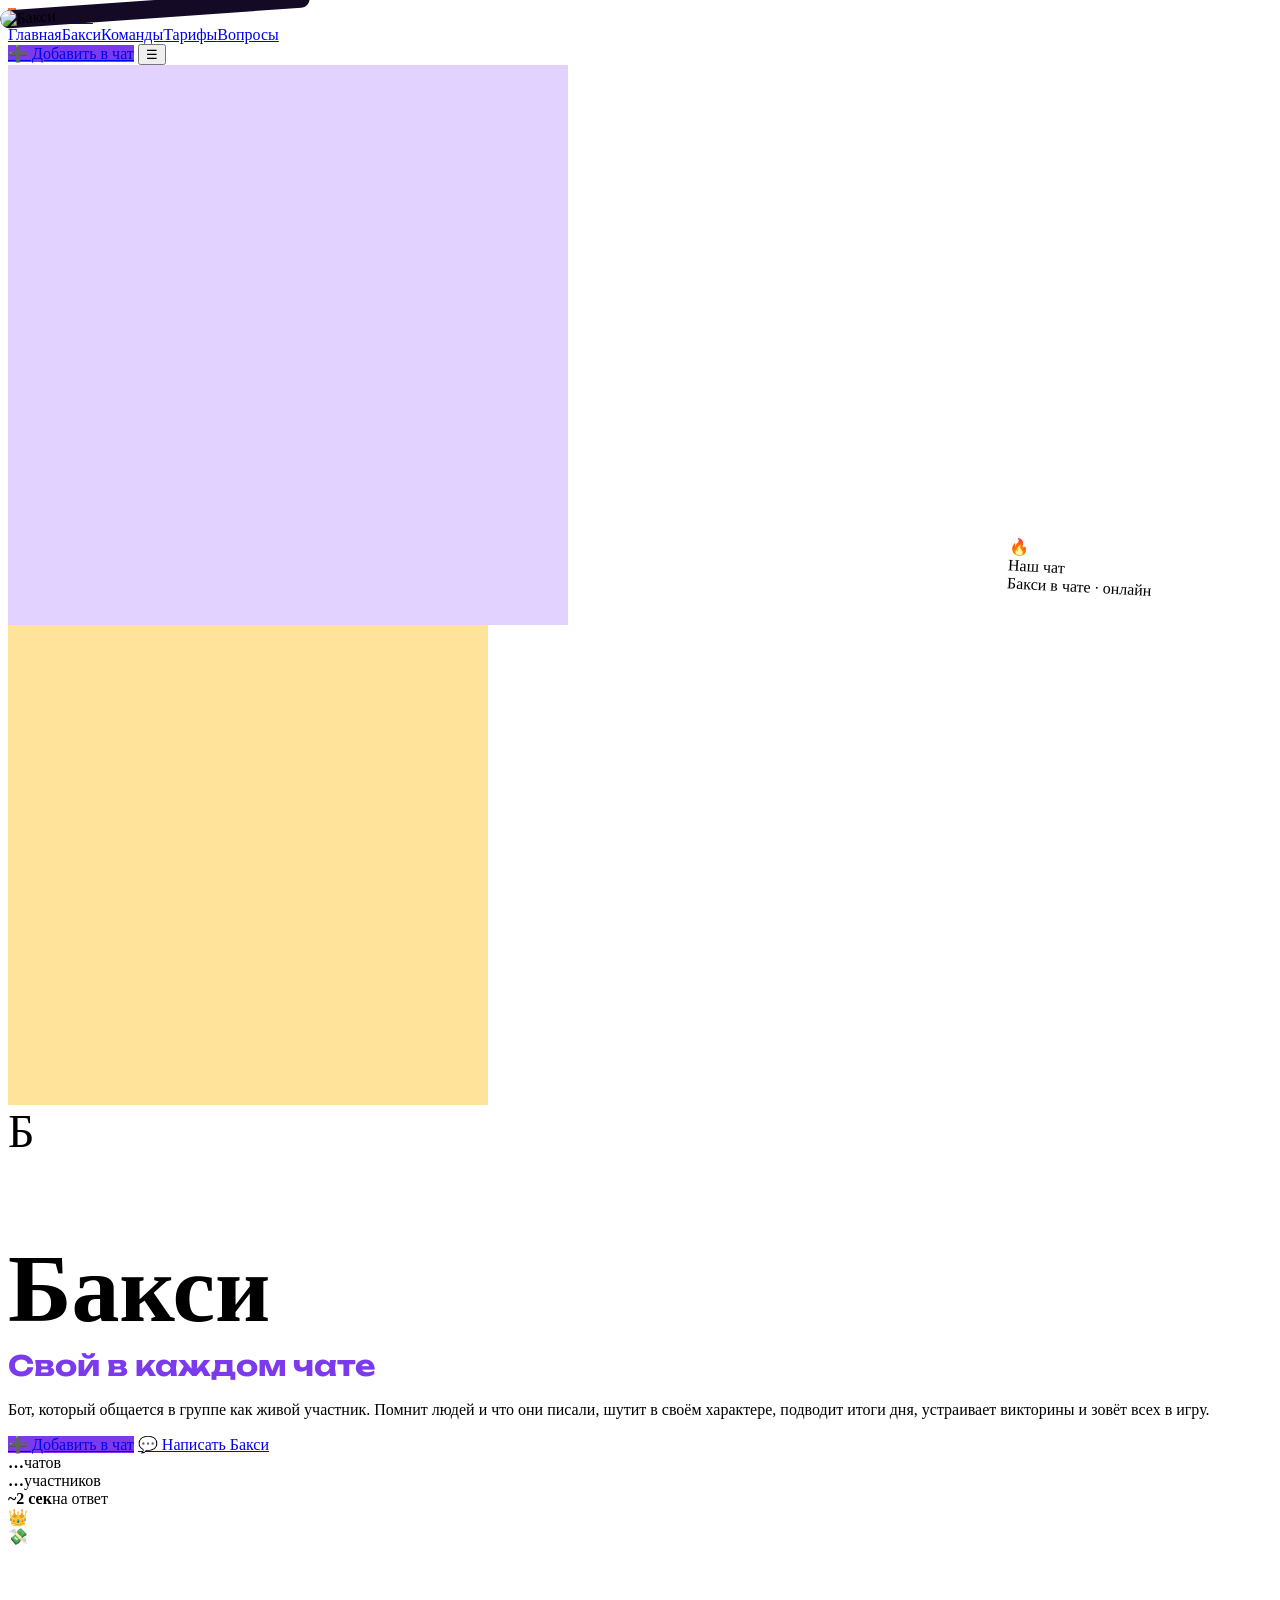
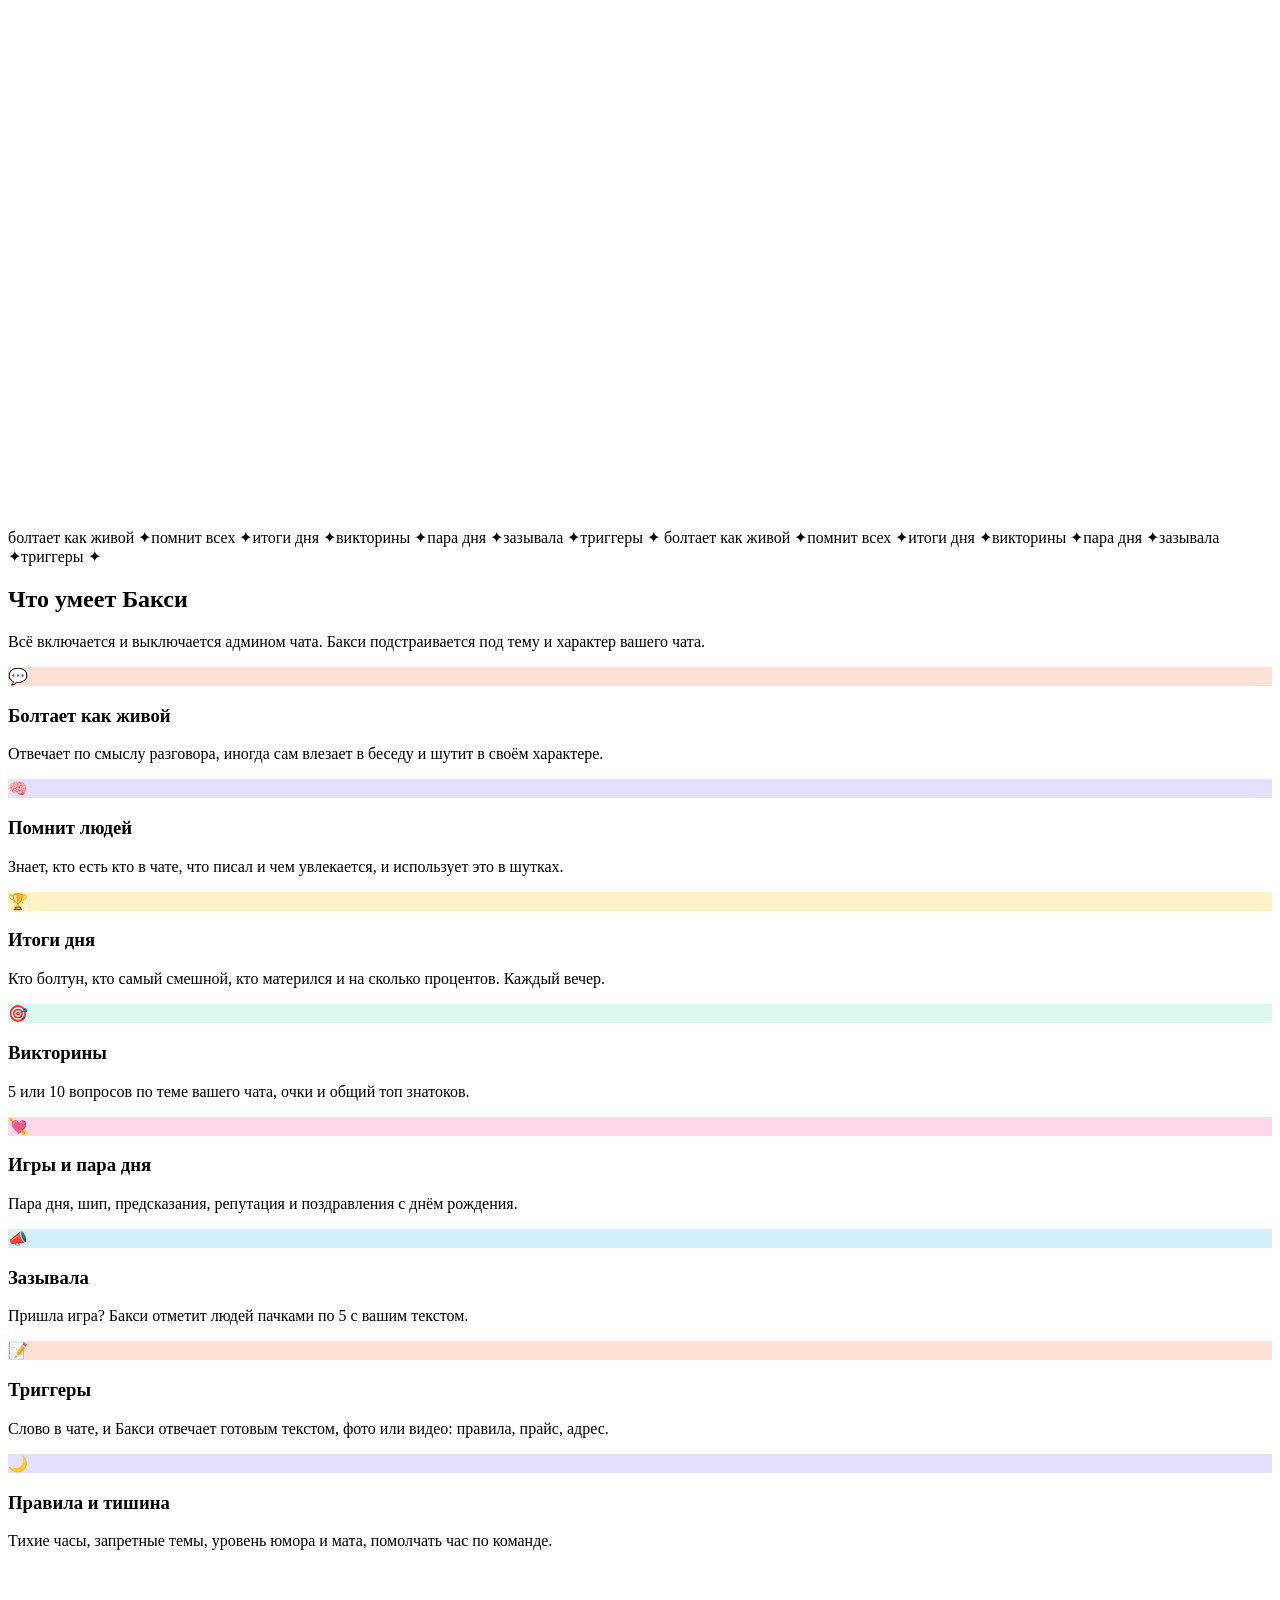
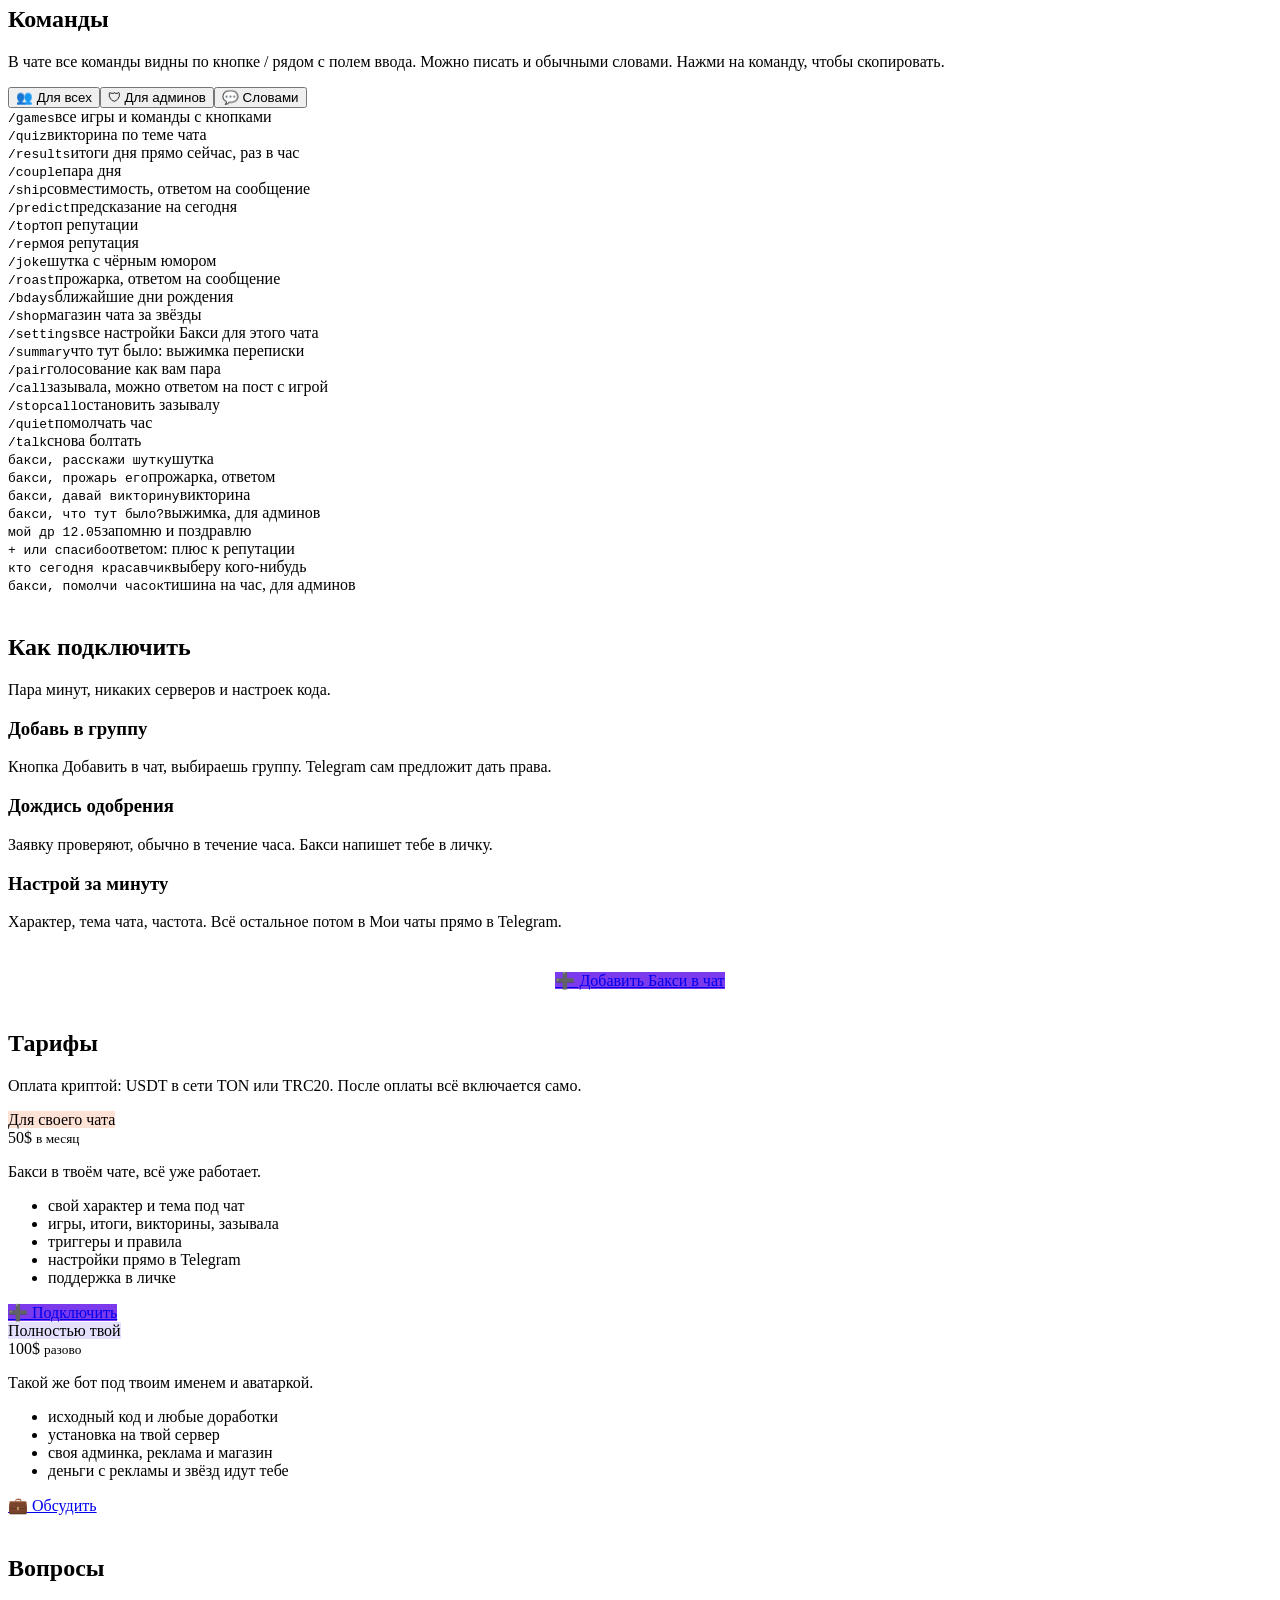
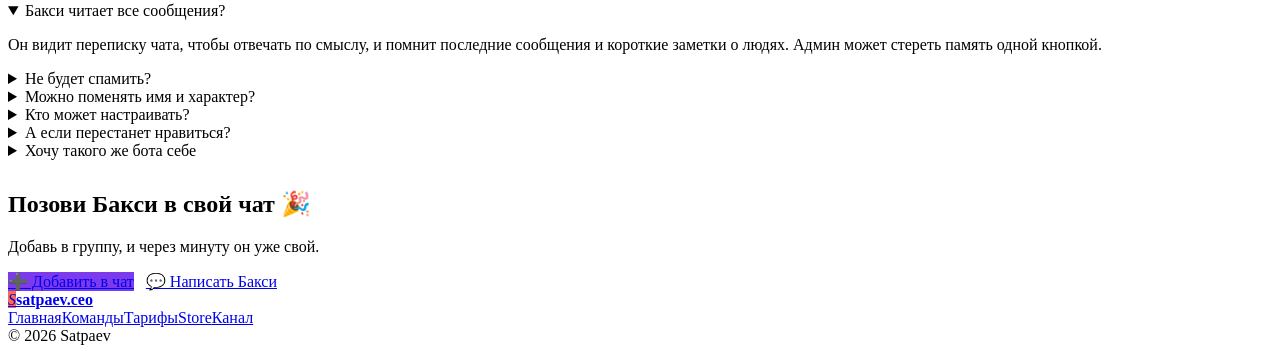
==== commit 82b7b92f: "Лимит ИИ из админки, канал бэкапа из .env, текст репутации меняется, свои вопросы дня в 12:00, оживл" ====
--- a/site/baxi.html
+++ b/site/baxi.html
@@ -61,7 +61,7 @@
     <div class="stage" aria-hidden="true">
       <div class="art"><img src="/img/baxi-art.jpg" alt="Бакси"></div>
       <div class="phone">
-        <div class="top"><div class="ava">🔥</div><div><div class="nm">Кальянная Алматы</div><div class="sb">214 участников · Бакси в чате</div></div></div>
+        <div class="top"><div class="ava">🔥</div><div><div class="nm">Наш чат</div><div class="sb">Бакси в чате · онлайн</div></div></div>
         <div class="feed" id="feed"></div>
       </div>
       <div class="sticker" style="top:-24px;left:300px">👑</div>
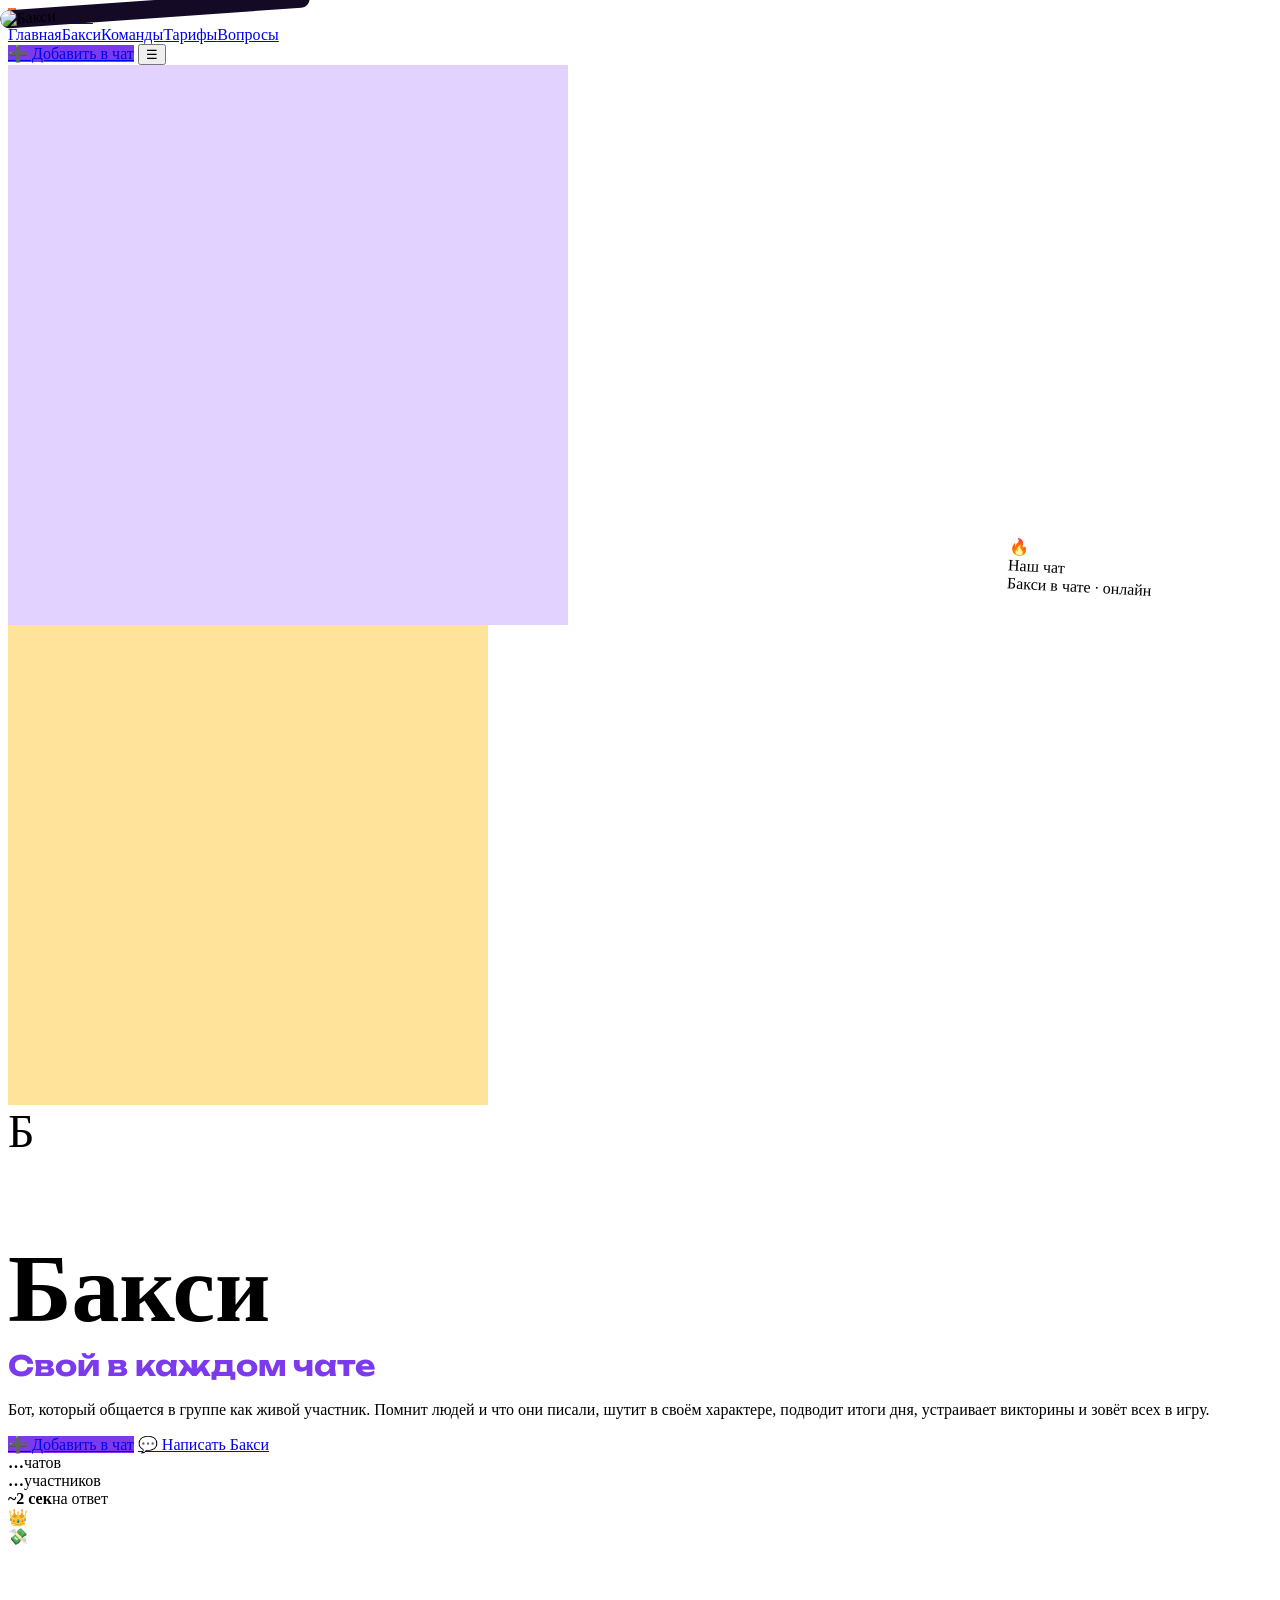
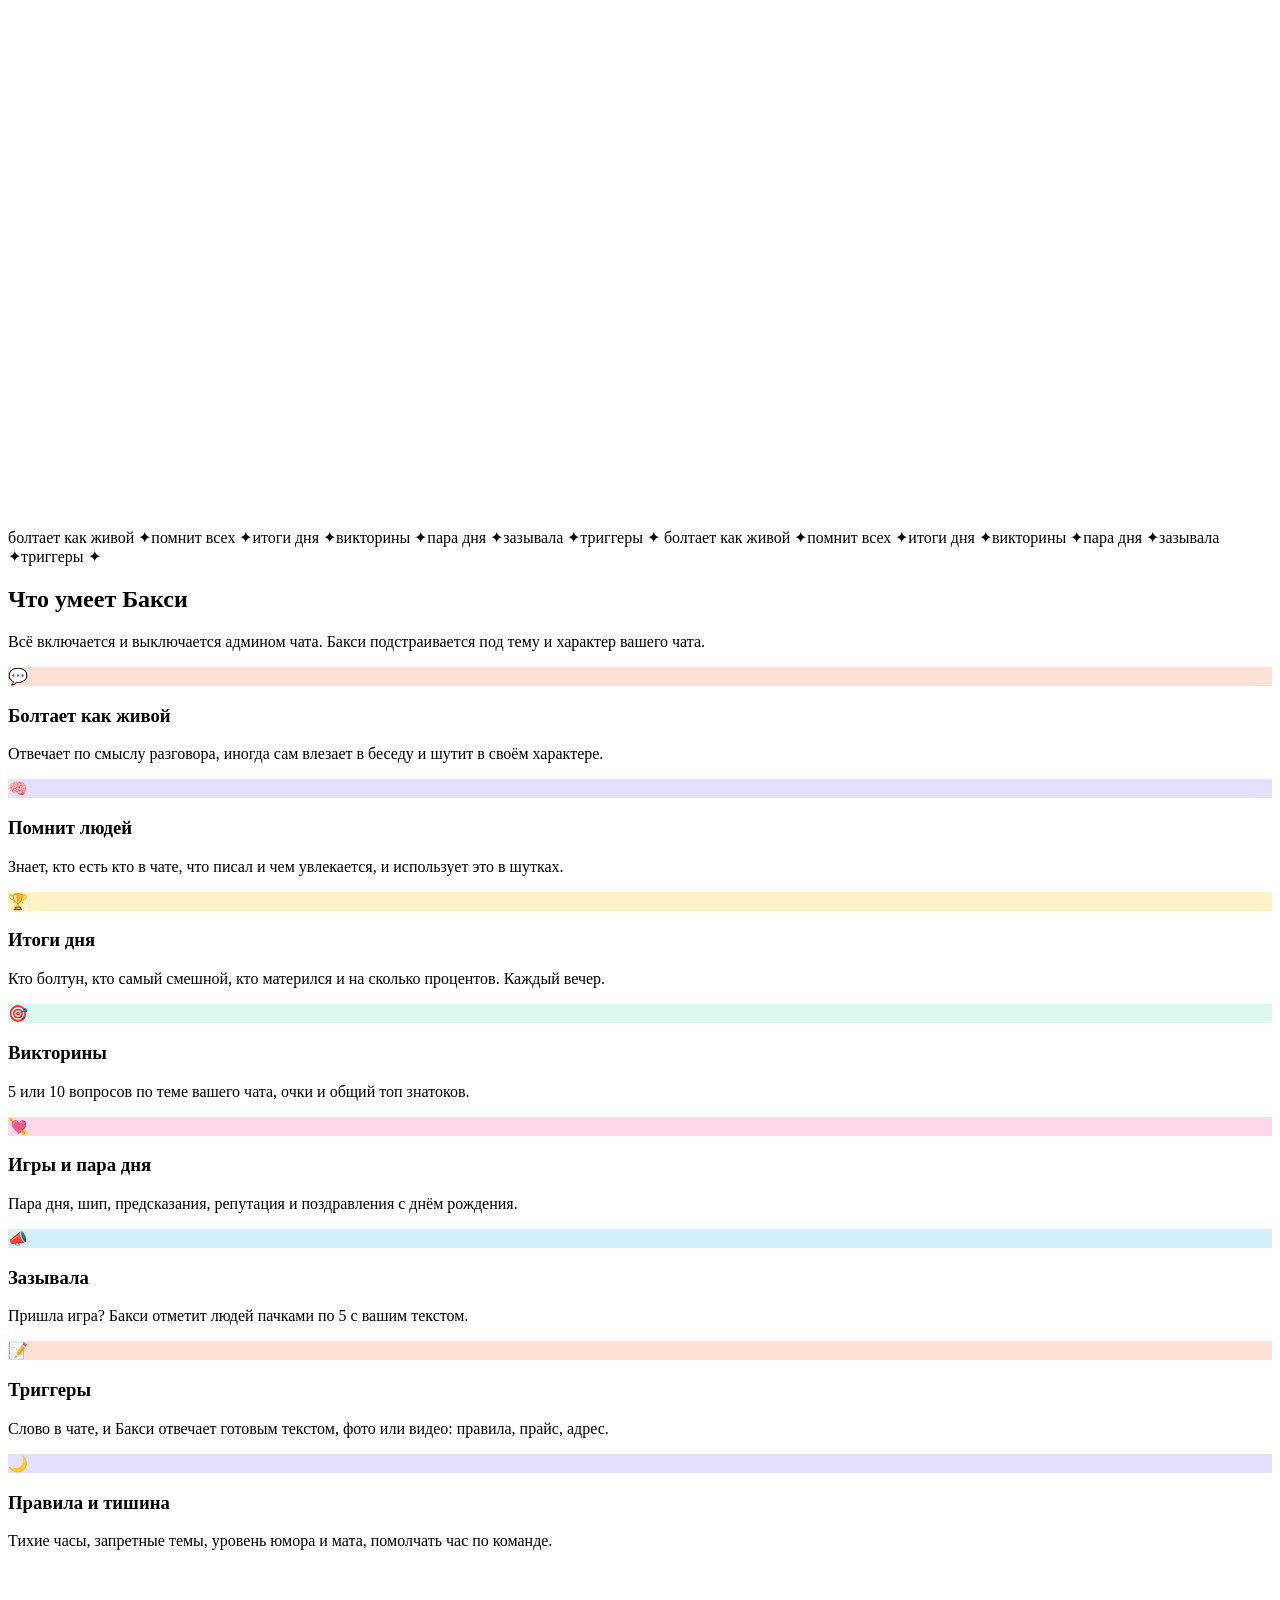
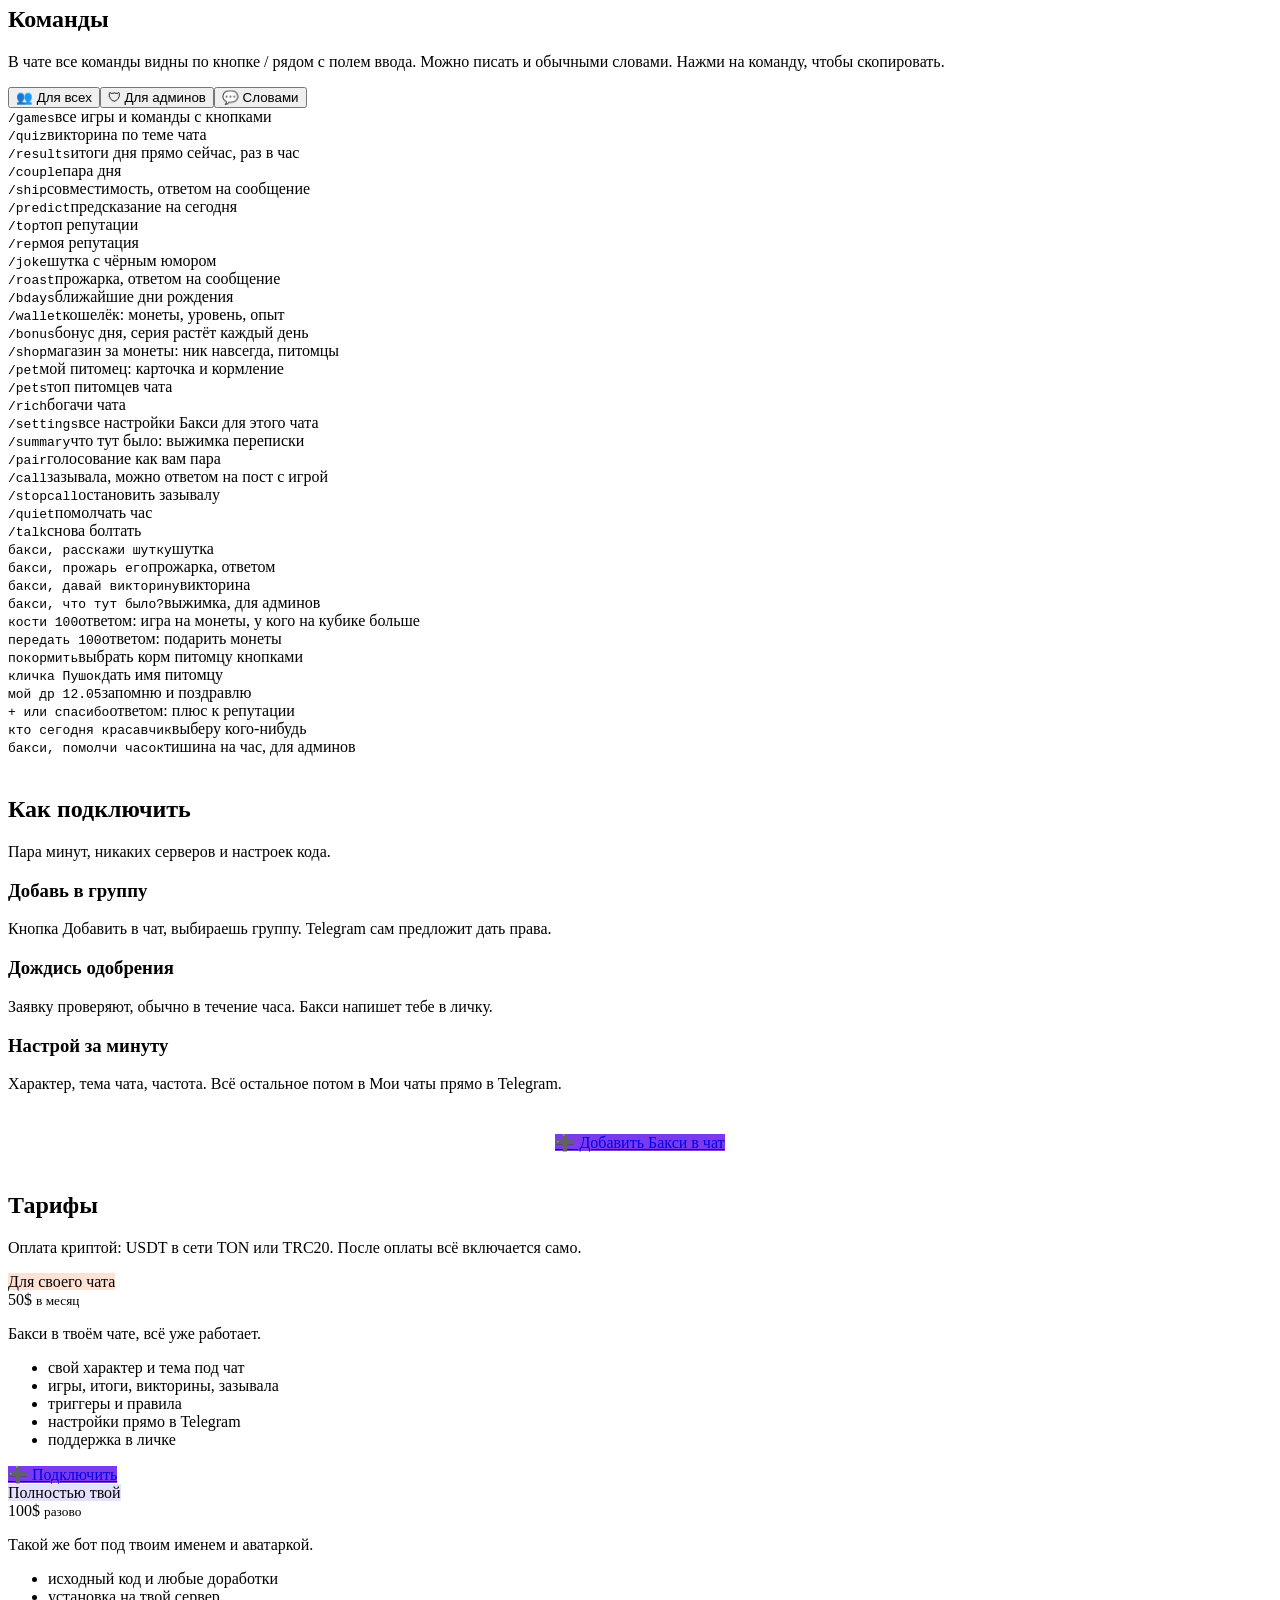
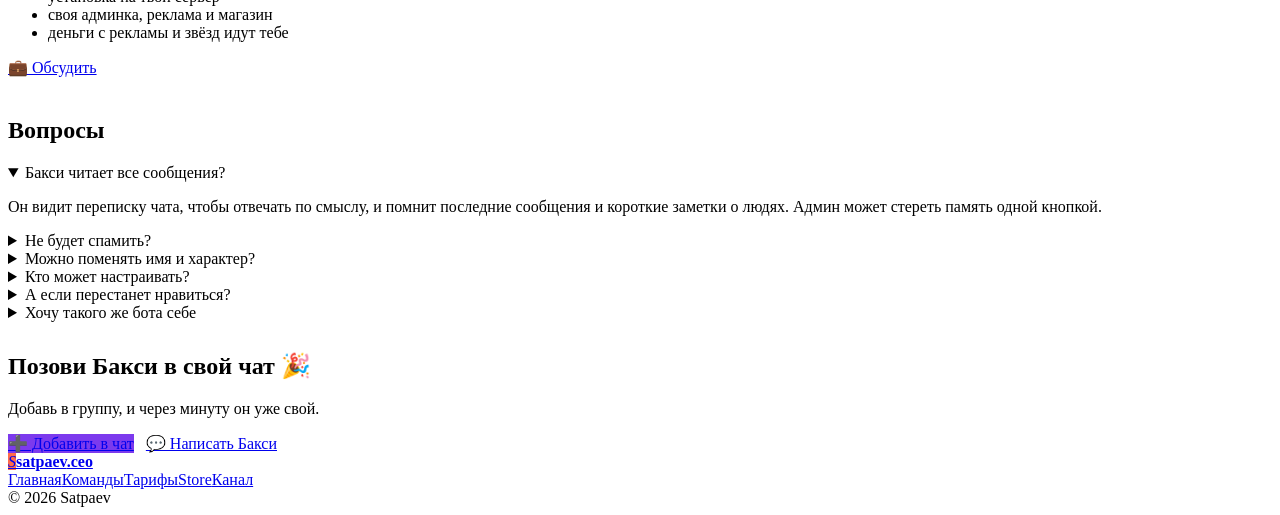
==== commit 540e1384: "Экономика и питомцы: монеты, уровни, бонус, ник навсегда, 10 питомцев, кости - bot/economy: catalog " ====
--- a/site/baxi.html
+++ b/site/baxi.html
@@ -107,7 +107,12 @@
       <div class="cmd"><code>/joke</code><span>шутка с чёрным юмором</span></div>
       <div class="cmd"><code>/roast</code><span>прожарка, ответом на сообщение</span></div>
       <div class="cmd"><code>/bdays</code><span>ближайшие дни рождения</span></div>
-      <div class="cmd"><code>/shop</code><span>магазин чата за звёзды</span></div>
+      <div class="cmd"><code>/wallet</code><span>кошелёк: монеты, уровень, опыт</span></div>
+      <div class="cmd"><code>/bonus</code><span>бонус дня, серия растёт каждый день</span></div>
+      <div class="cmd"><code>/shop</code><span>магазин за монеты: ник навсегда, питомцы</span></div>
+      <div class="cmd"><code>/pet</code><span>мой питомец: карточка и кормление</span></div>
+      <div class="cmd"><code>/pets</code><span>топ питомцев чата</span></div>
+      <div class="cmd"><code>/rich</code><span>богачи чата</span></div>
     </div>
     <div class="cmds hidden" data-tab="admin">
       <div class="cmd"><code>/settings</code><span>все настройки Бакси для этого чата</span></div>
@@ -123,6 +128,10 @@
       <div class="cmd"><code>бакси, прожарь его</code><span>прожарка, ответом</span></div>
       <div class="cmd"><code>бакси, давай викторину</code><span>викторина</span></div>
       <div class="cmd"><code>бакси, что тут было?</code><span>выжимка, для админов</span></div>
+      <div class="cmd"><code>кости 100</code><span>ответом: игра на монеты, у кого на кубике больше</span></div>
+      <div class="cmd"><code>передать 100</code><span>ответом: подарить монеты</span></div>
+      <div class="cmd"><code>покормить</code><span>выбрать корм питомцу кнопками</span></div>
+      <div class="cmd"><code>кличка Пушок</code><span>дать имя питомцу</span></div>
       <div class="cmd"><code>мой др 12.05</code><span>запомню и поздравлю</span></div>
       <div class="cmd"><code>+ или спасибо</code><span>ответом: плюс к репутации</span></div>
       <div class="cmd"><code>кто сегодня красавчик</code><span>выберу кого-нибудь</span></div>
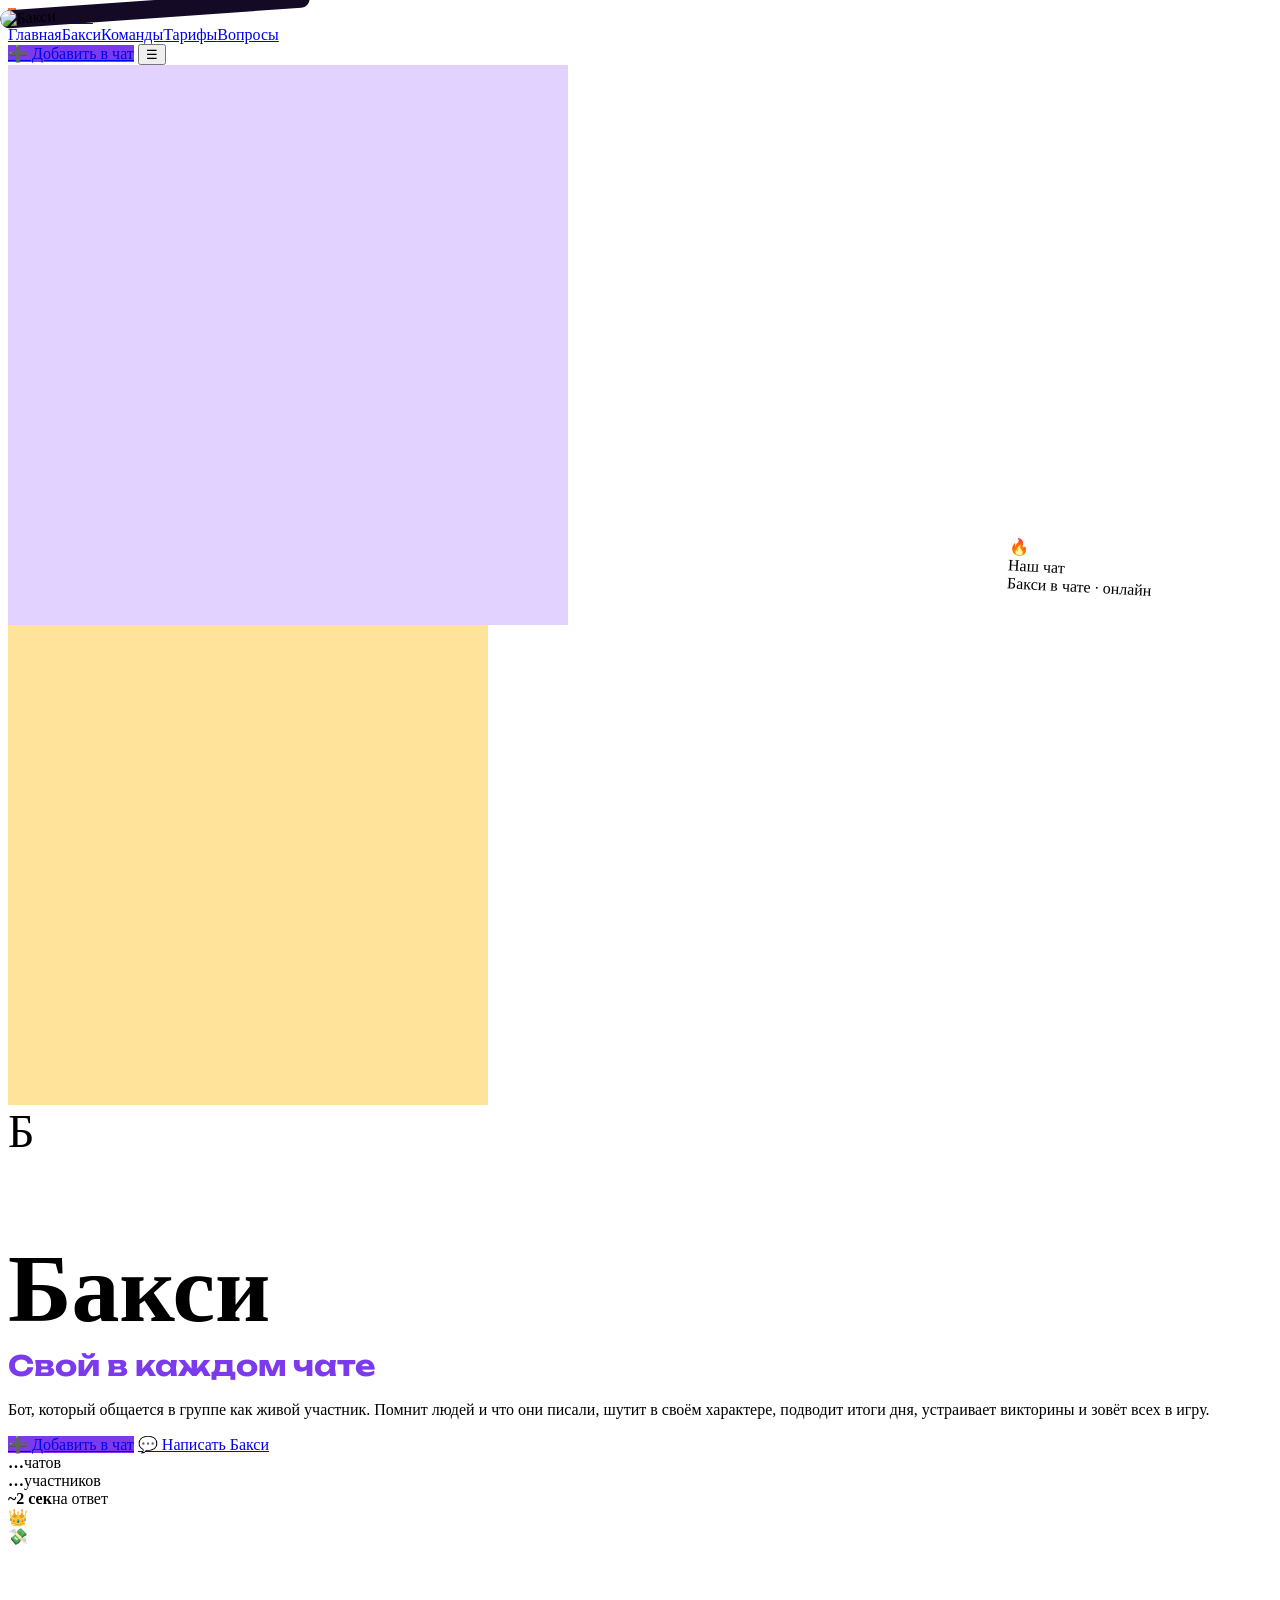
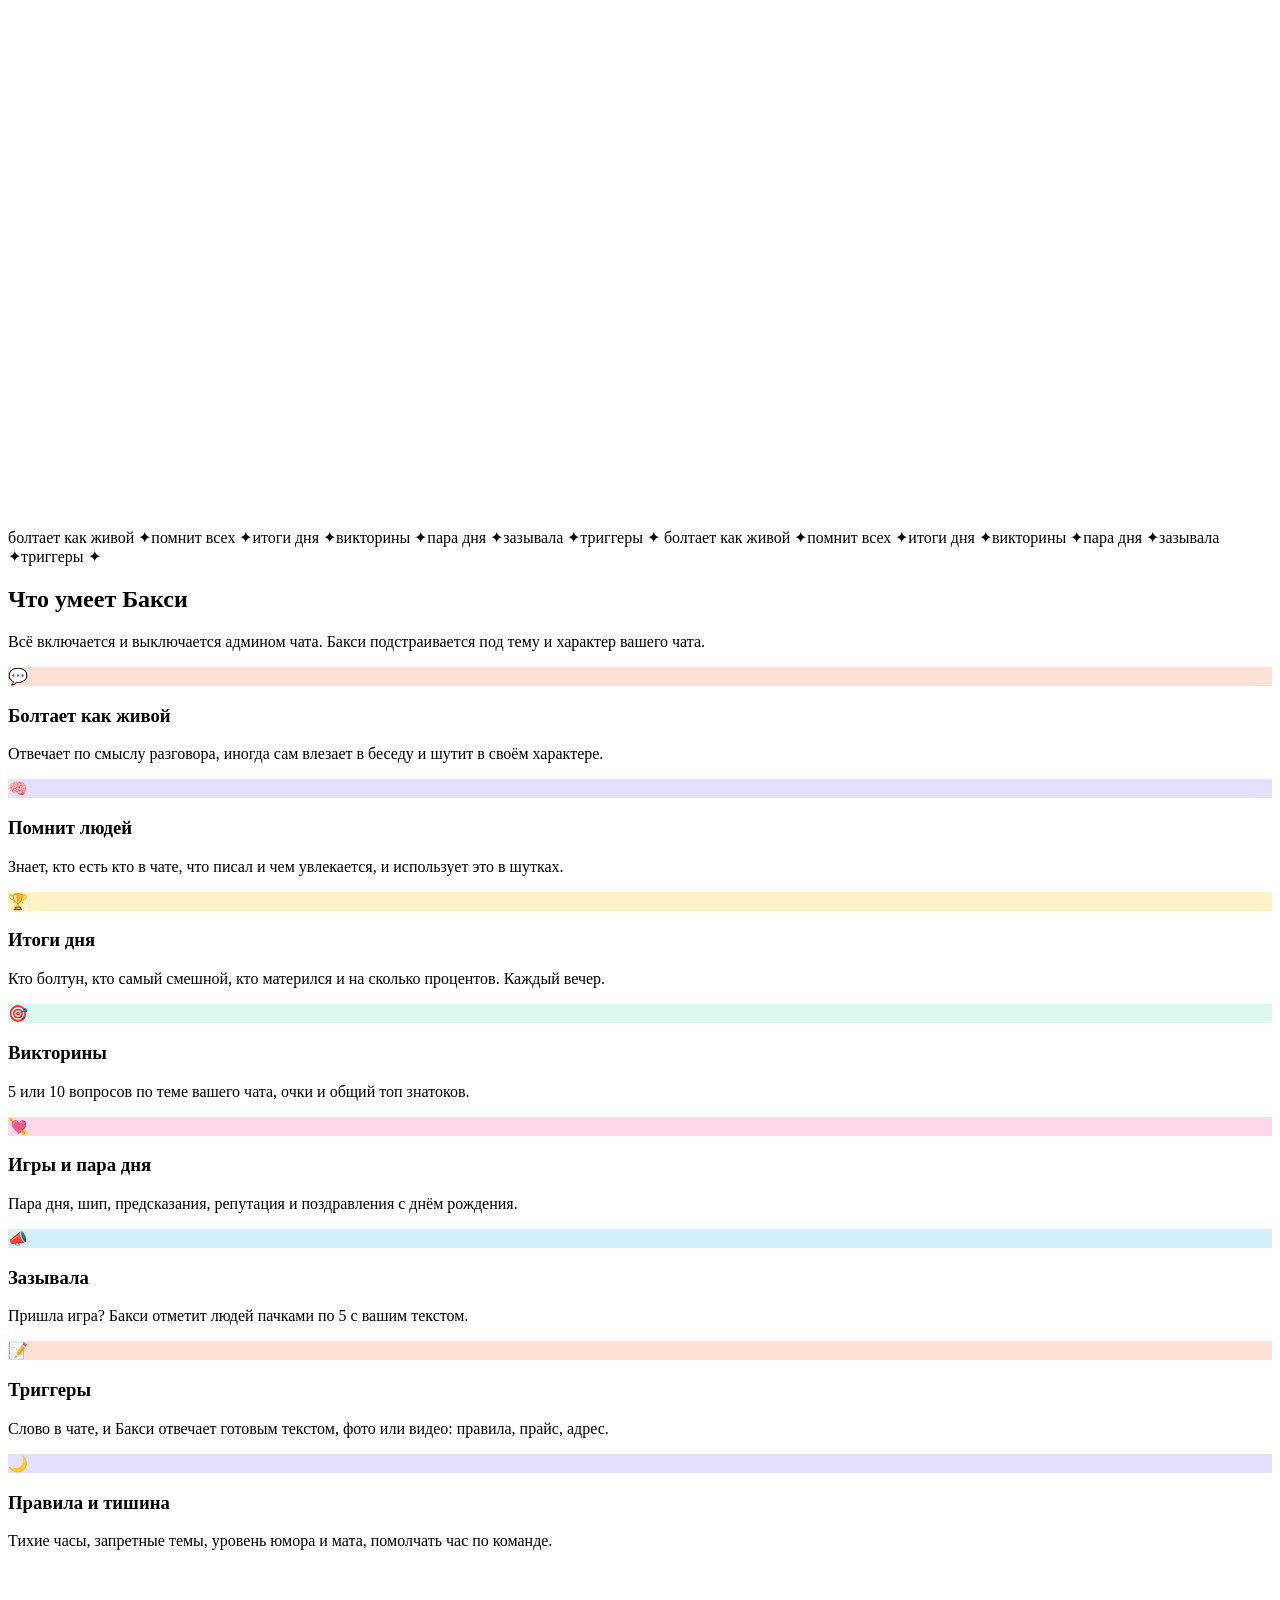
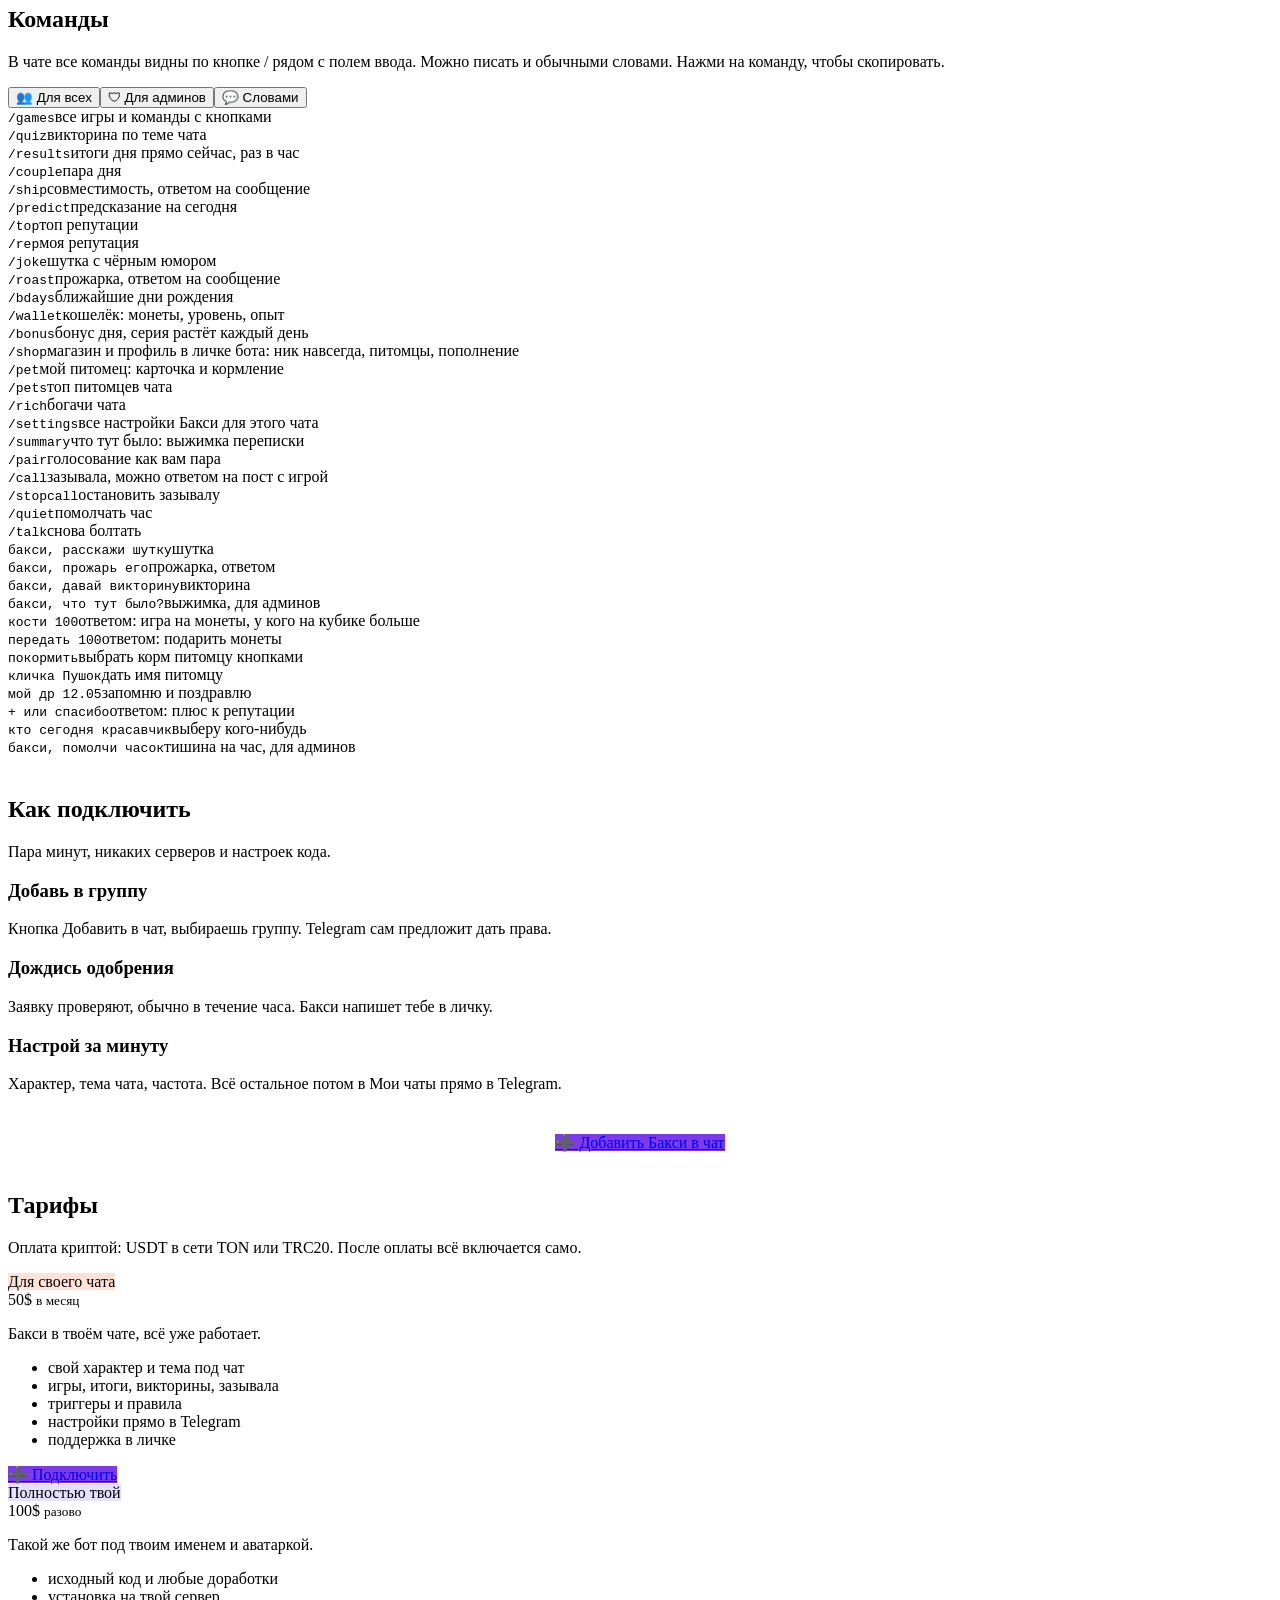
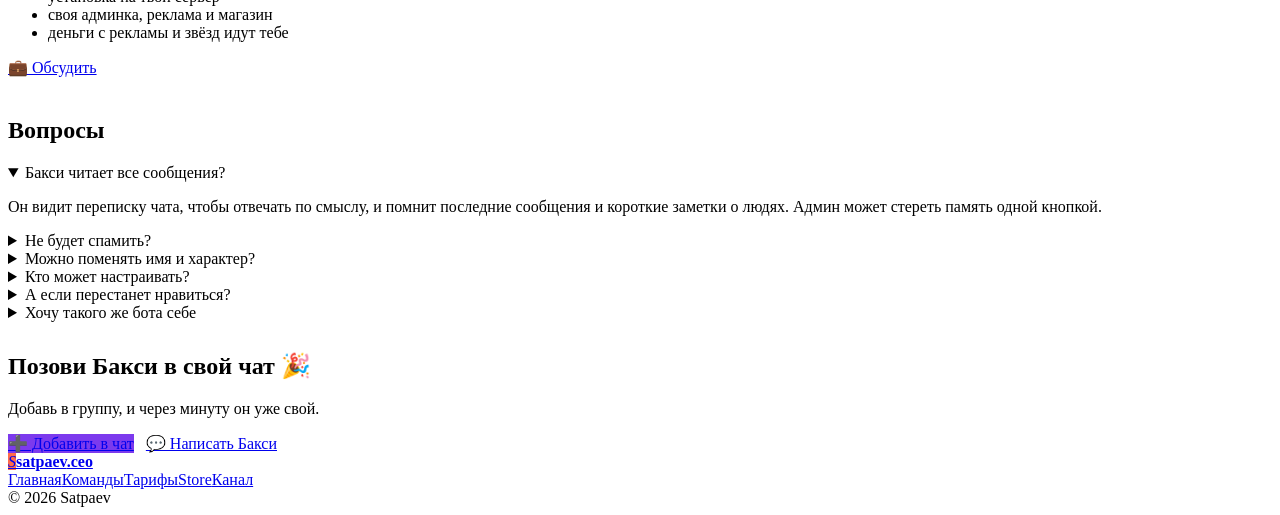
==== commit def77f96: "Профиль и магазин в личке у каждого свой, монеты и питомец общие во всех чатах, тесты для владельца," ====
--- a/site/baxi.html
+++ b/site/baxi.html
@@ -109,7 +109,7 @@
       <div class="cmd"><code>/bdays</code><span>ближайшие дни рождения</span></div>
       <div class="cmd"><code>/wallet</code><span>кошелёк: монеты, уровень, опыт</span></div>
       <div class="cmd"><code>/bonus</code><span>бонус дня, серия растёт каждый день</span></div>
-      <div class="cmd"><code>/shop</code><span>магазин за монеты: ник навсегда, питомцы</span></div>
+      <div class="cmd"><code>/shop</code><span>магазин и профиль в личке бота: ник навсегда, питомцы, пополнение</span></div>
       <div class="cmd"><code>/pet</code><span>мой питомец: карточка и кормление</span></div>
       <div class="cmd"><code>/pets</code><span>топ питомцев чата</span></div>
       <div class="cmd"><code>/rich</code><span>богачи чата</span></div>
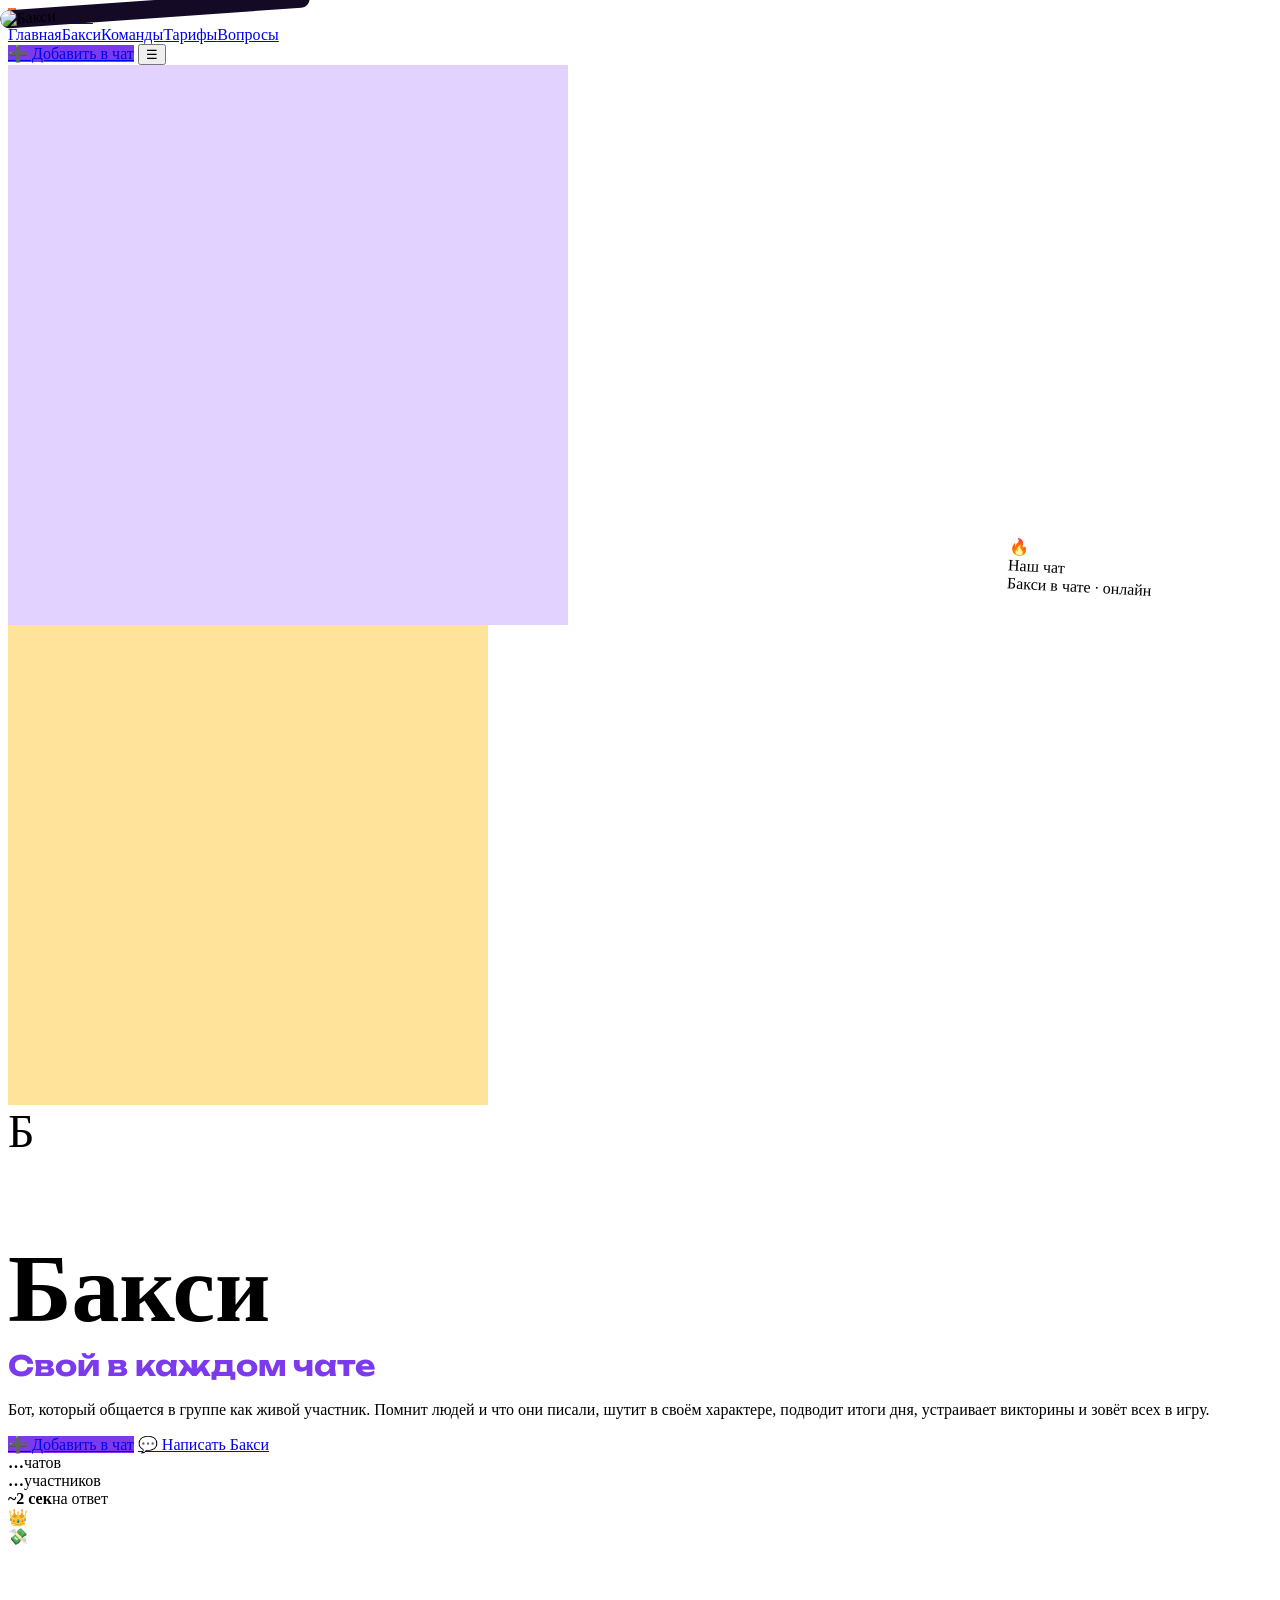
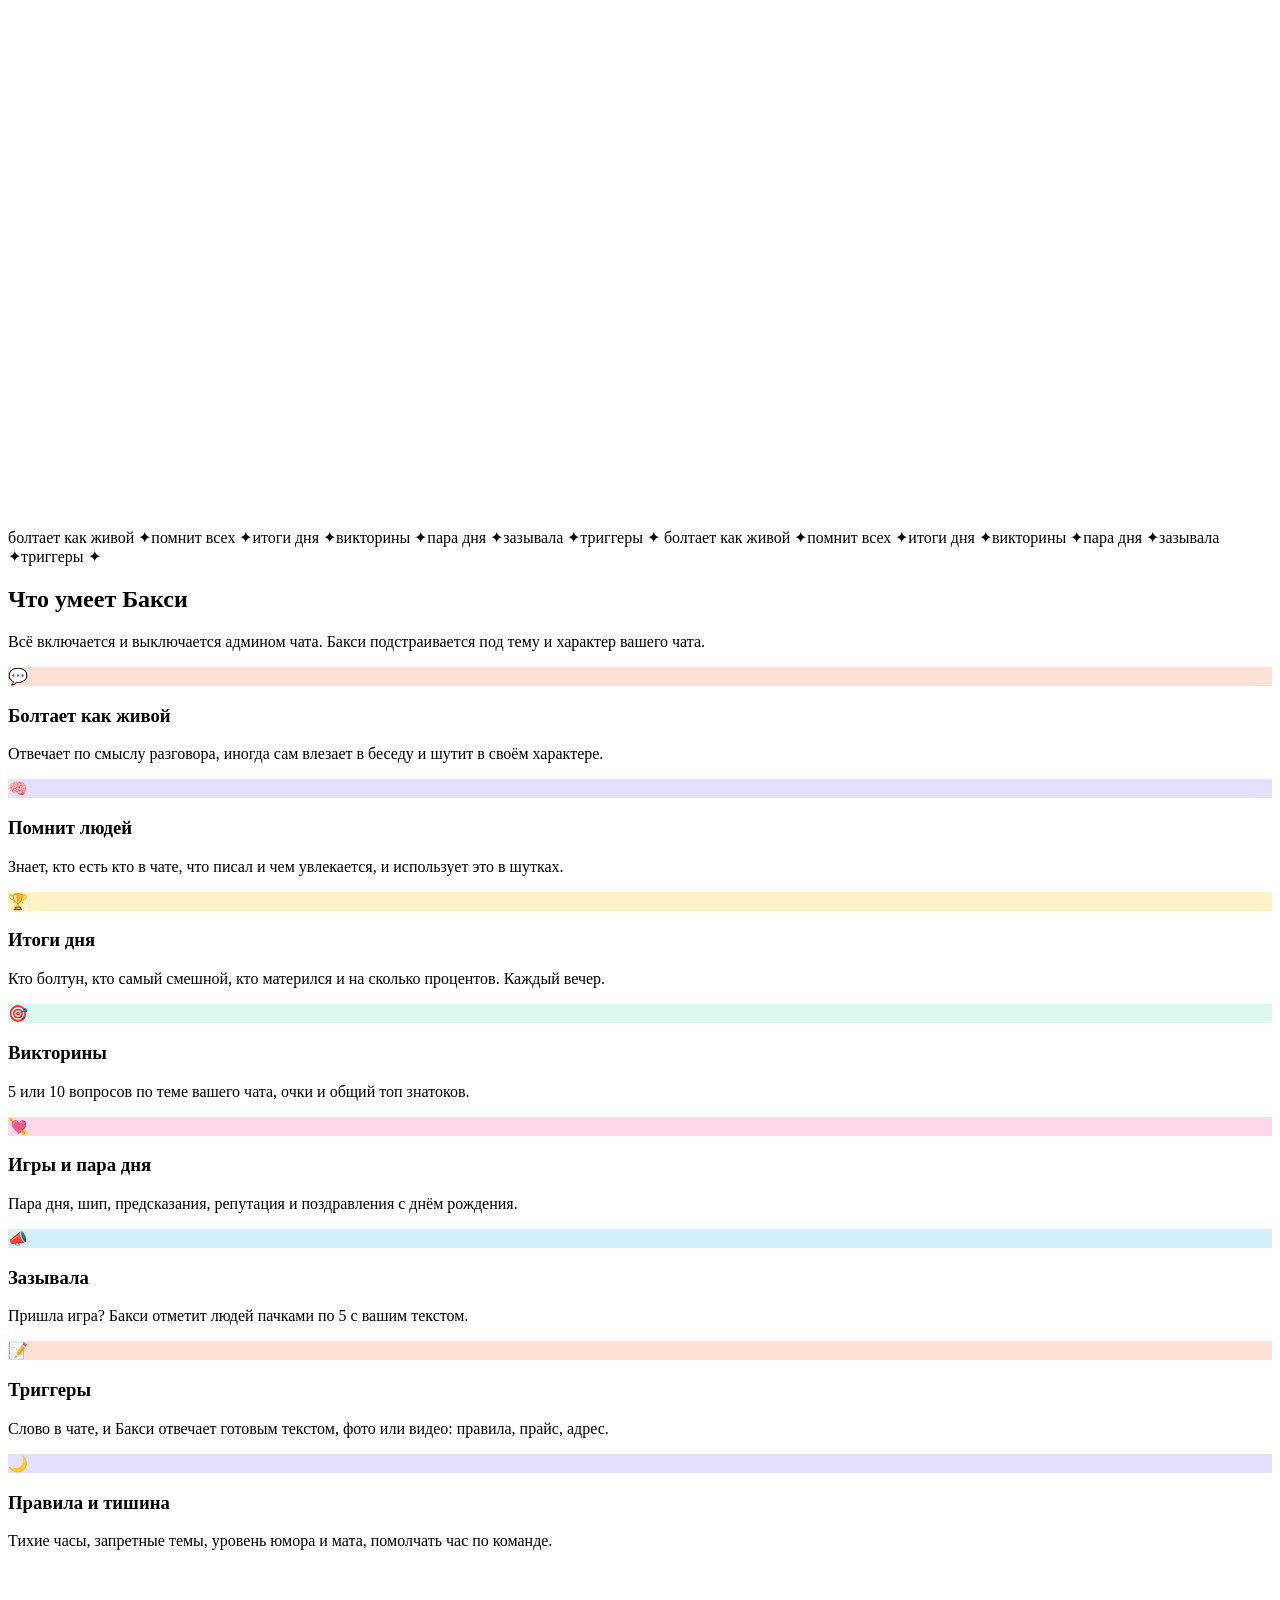
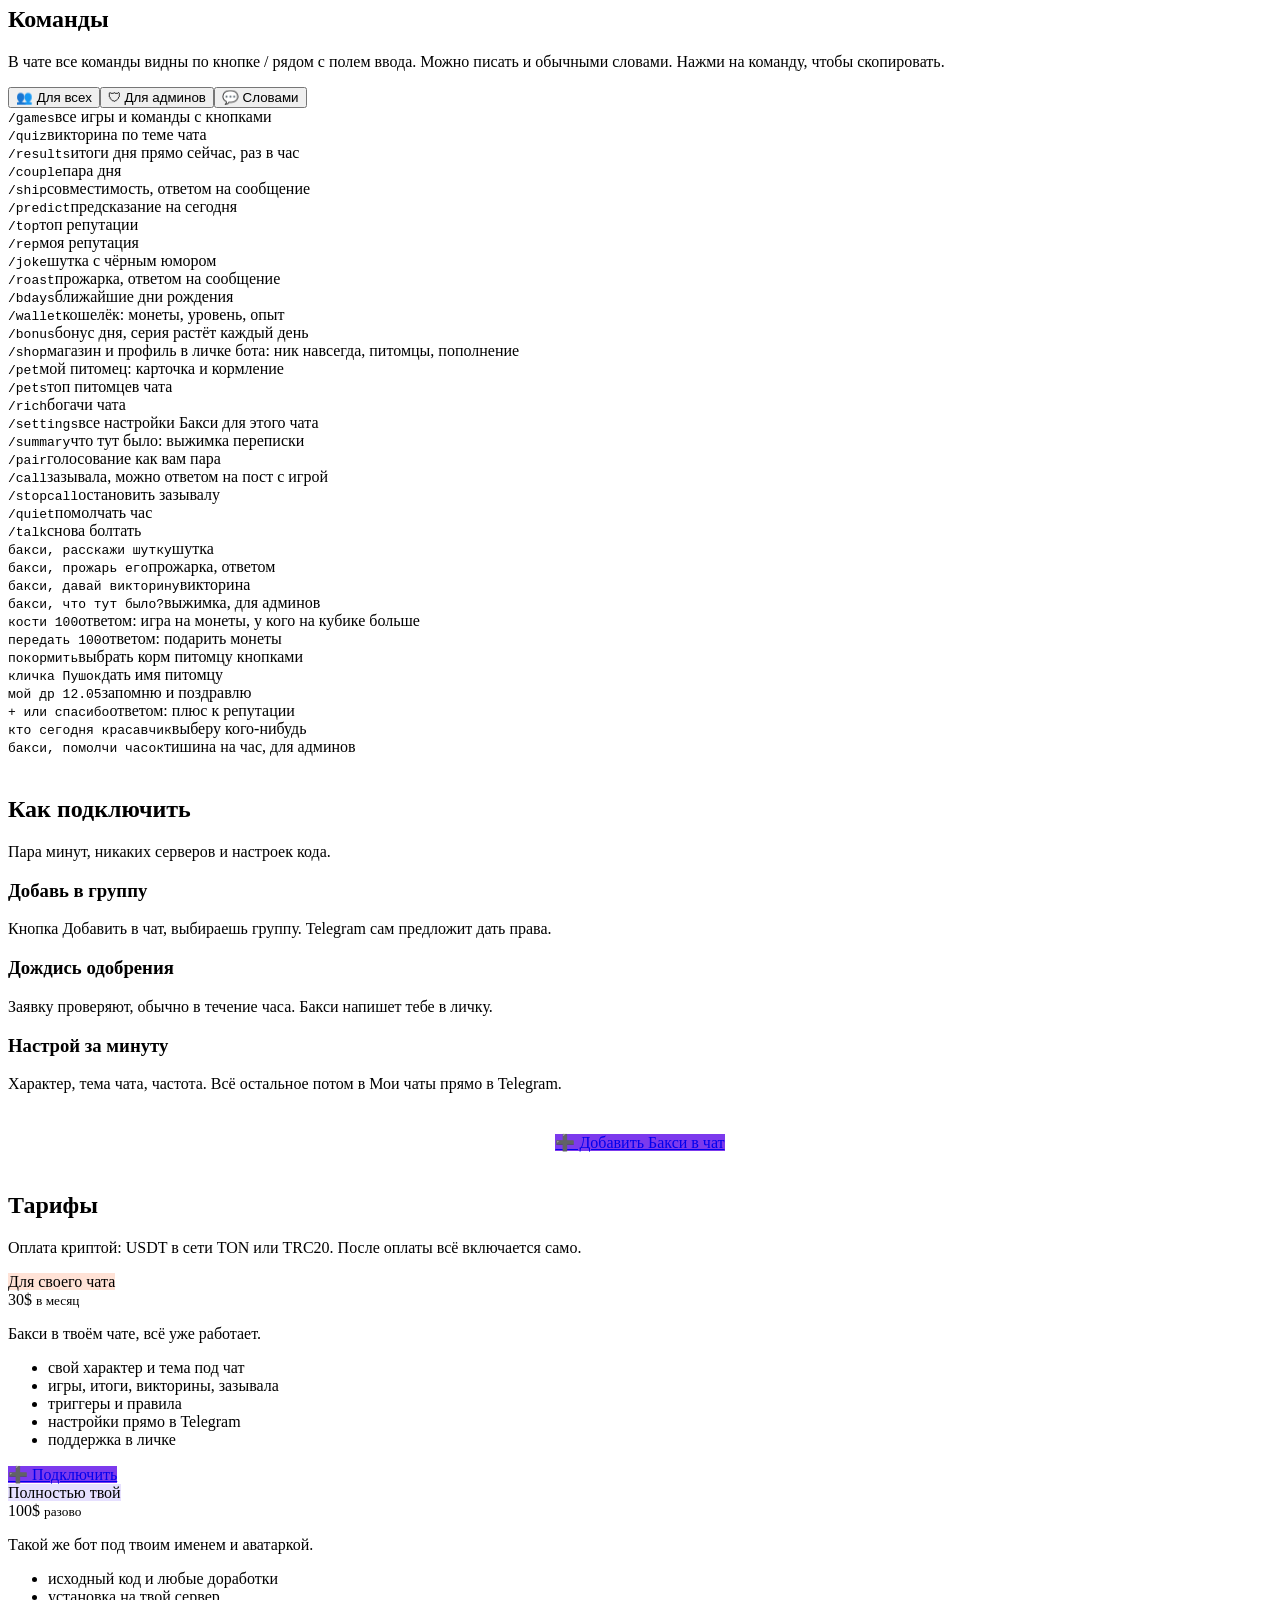
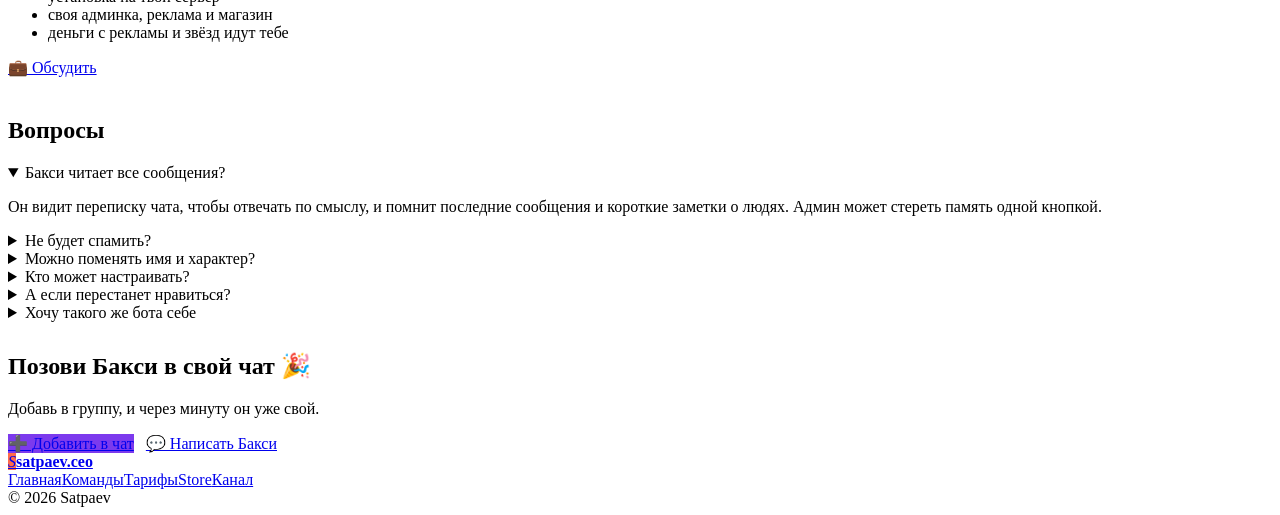
==== commit bb74ac19: "Аренда 30$ в месяц: новая цена по умолчанию, один раз меняем 50 на 30 в работающей базе, сайт Co-Aut" ====
--- a/site/baxi.html
+++ b/site/baxi.html
@@ -158,7 +158,7 @@
     <div class="plans">
       <div class="card plan reveal">
         <span class="tag" style="align-self:flex-start;background:#ffe2d6">Для своего чата</span>
-        <div class="amt">50$ <small>в месяц</small></div>
+        <div class="amt">30$ <small>в месяц</small></div>
         <p style="color:var(--ink2)">Бакси в твоём чате, всё уже работает.</p>
         <ul><li>свой характер и тема под чат</li><li>игры, итоги, викторины, зазывала</li><li>триггеры и правила</li><li>настройки прямо в Telegram</li><li>поддержка в личке</li></ul>
         <a class="btn coral" href="/add" style="margin-top:auto">➕ Подключить</a>
